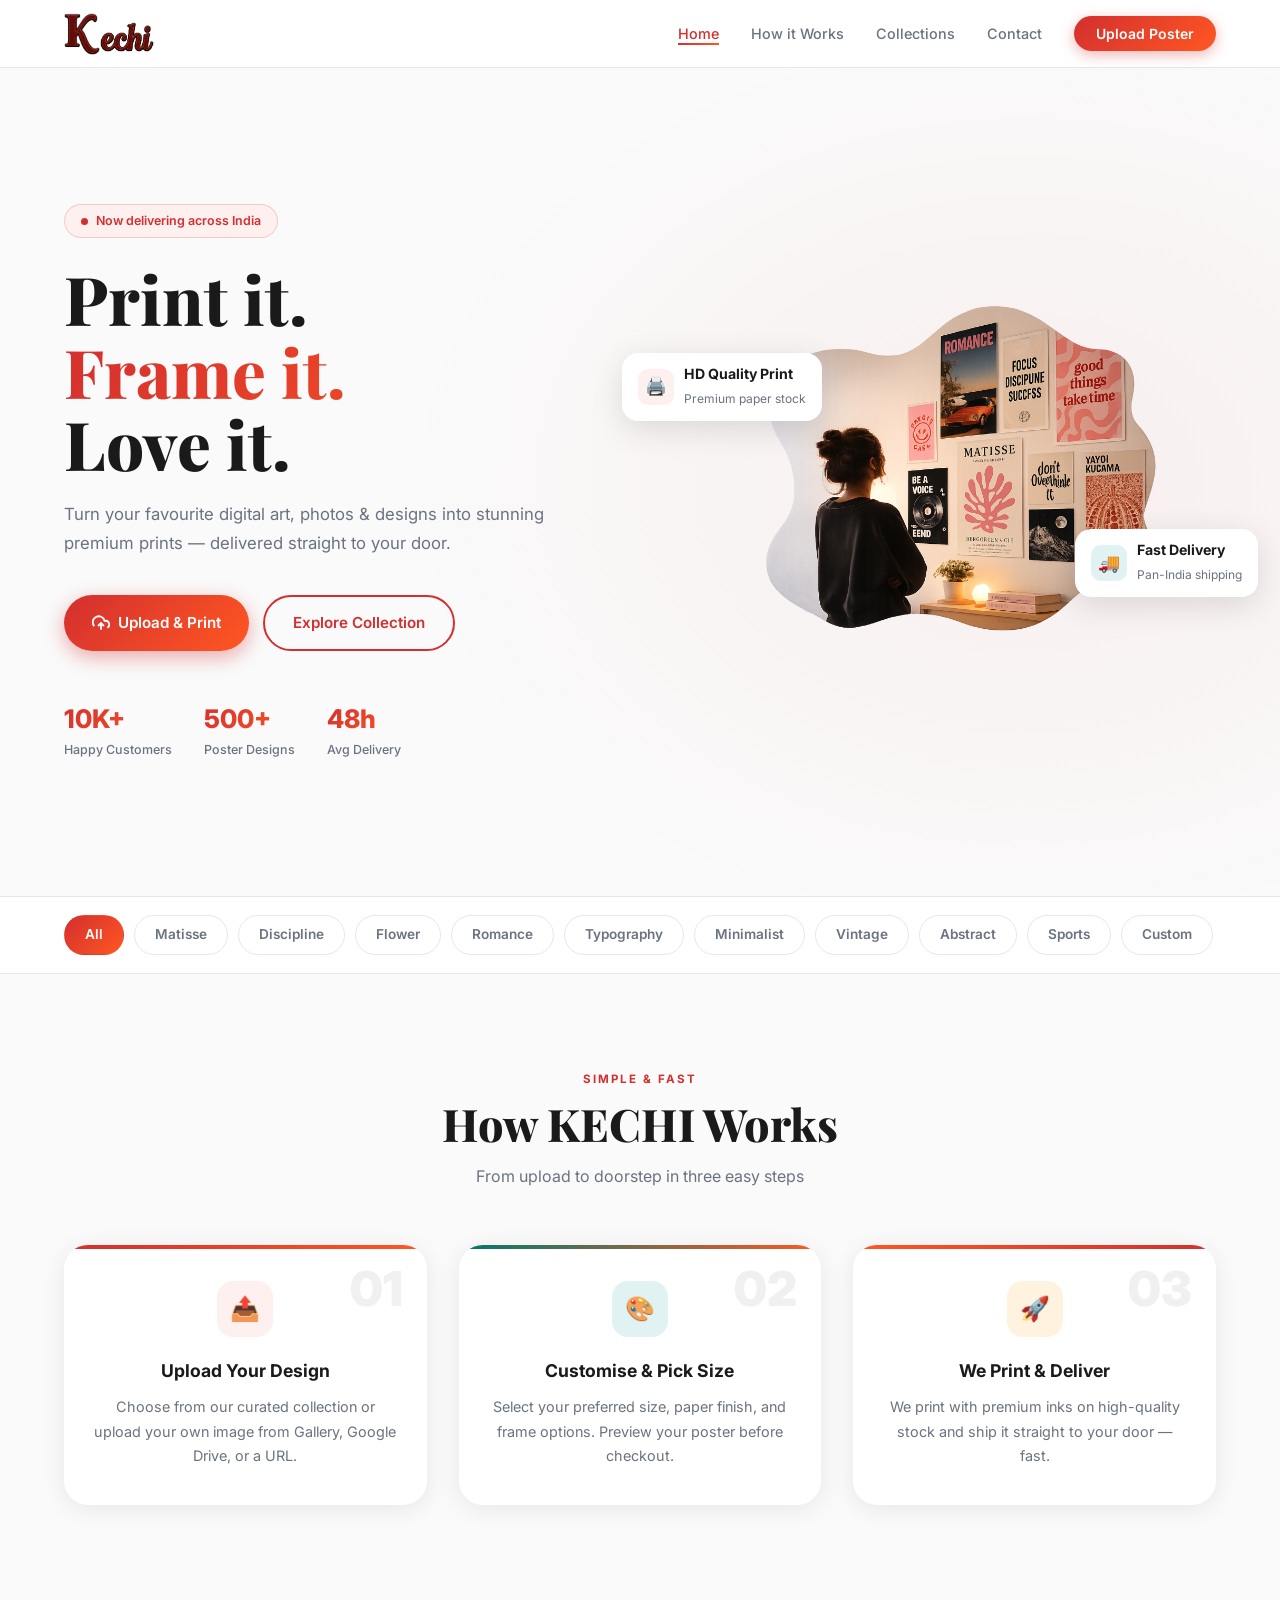
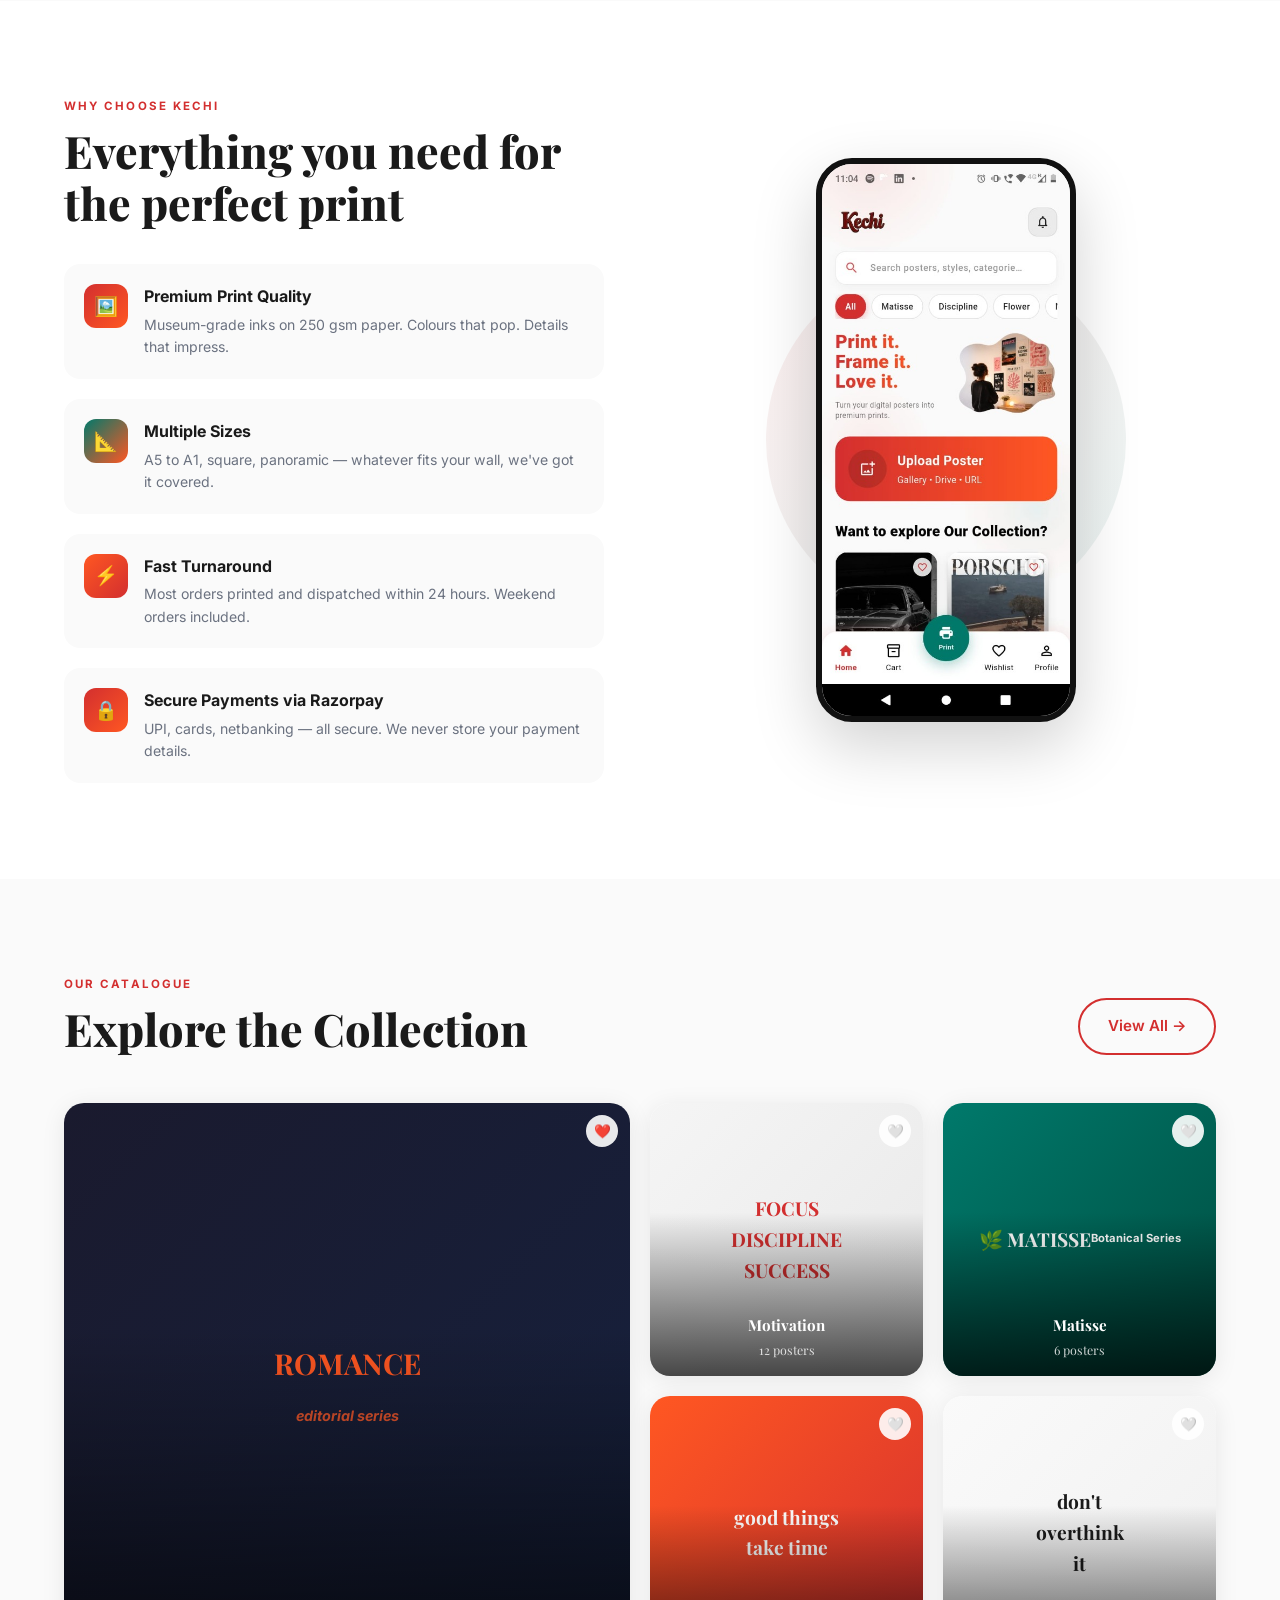
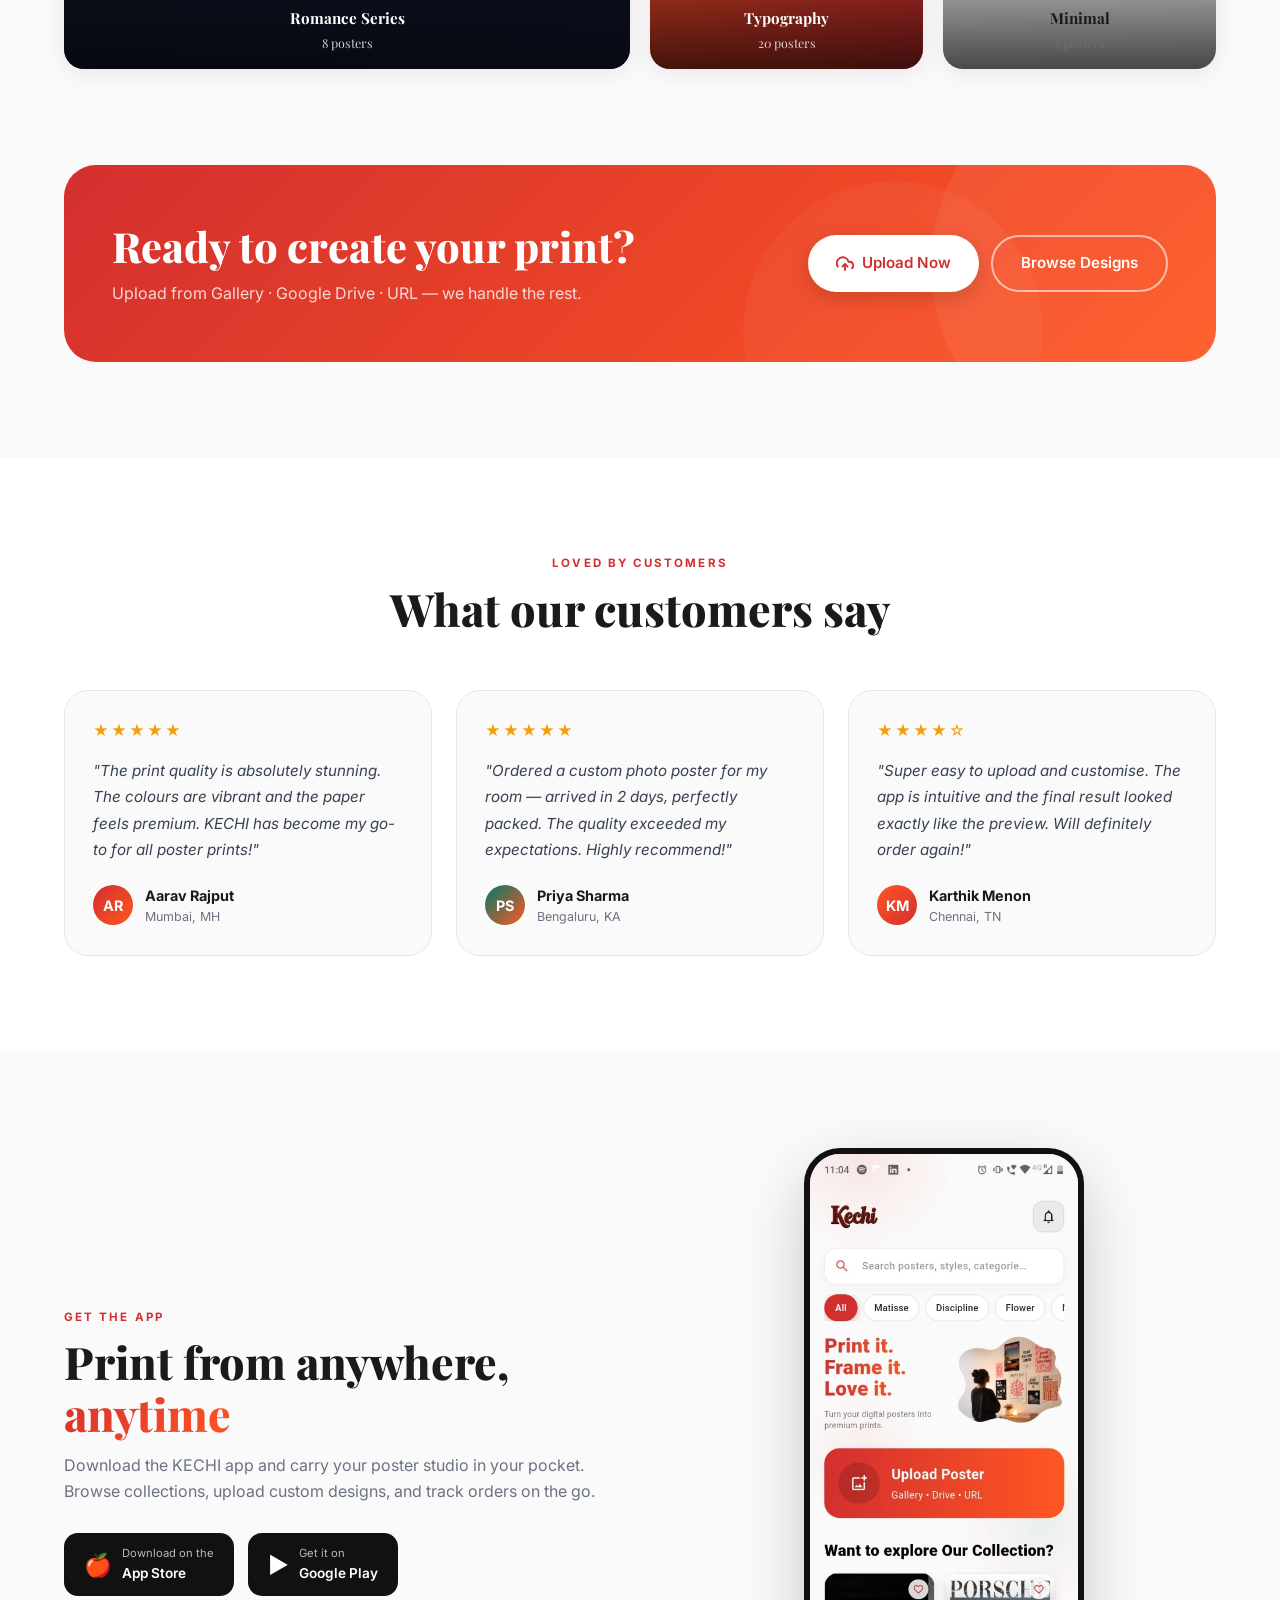
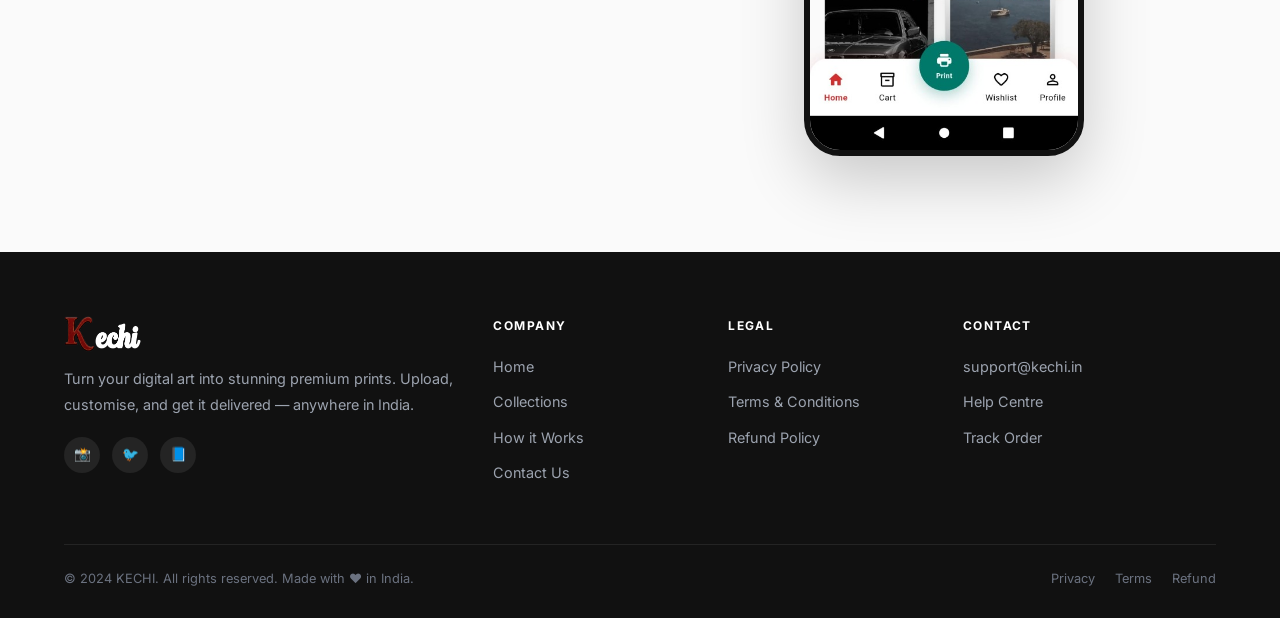
==== index.html @ c2269fbf "designing the slide" ====
﻿<!DOCTYPE html>
<html lang="en">
<head>
  <meta charset="UTF-8"/>
  <meta name="viewport" content="width=device-width, initial-scale=1.0"/>
  <title>KECHI — Print it. Frame it. Love it.</title>
  <meta name="description" content="KECHI is your go-to poster printing platform. Upload, customise and get premium prints delivered to your door."/>
  <link rel="stylesheet" href="styles.css"/>
  <style>
    /* ── HERO ──────────────────────────────────── */
    .hero {
      min-height: 92vh;
      display: grid;
      grid-template-columns: 1fr 1fr;
      align-items: center;
      padding: 0 5%;
      gap: 48px;
      position: relative;
      overflow: hidden;
    }
    .hero::before {
      content: '';
      position: absolute; inset: 0;
      background: radial-gradient(ellipse 70% 80% at 80% 50%, rgba(211,47,47,.06) 0%, transparent 70%);
      pointer-events: none;
    }
    .hero-left { z-index: 1; }
    .hero-badge {
      display: inline-flex; align-items: center; gap: 8px;
      background: #FFF0F0; border: 1px solid rgba(211,47,47,.2);
      border-radius: 50px; padding: 6px 16px;
      font-size: .78rem; font-weight: 600; color: var(--primary);
      margin-bottom: 24px;
    }
    .hero-badge span { width: 7px; height: 7px; border-radius: 50%; background: var(--primary); animation: pulse 1.8s infinite; }
    @keyframes pulse { 0%,100%{opacity:1}50%{opacity:.4} }
    .hero-title {
      font-family: 'Playfair Display', serif;
      font-size: clamp(2.4rem, 5.5vw, 4.2rem);
      font-weight: 800;
      line-height: 1.08;
      margin-bottom: 20px;
    }
    .hero-title span { display: block; }
    .hero-title .line1 { color: var(--text); }
    .hero-title .line2 {
      background: linear-gradient(135deg, #D32F2F, #FF5722);
      -webkit-background-clip: text; -webkit-text-fill-color: transparent; background-clip: text;
    }
    .hero-title .line3 { color: var(--text); }
    .hero-sub {
      color: var(--muted); font-size: 1.05rem; line-height: 1.75;
      margin-bottom: 36px; max-width: 480px;
    }
    .hero-actions { display: flex; gap: 14px; flex-wrap: wrap; margin-bottom: 48px; }
    .hero-stats {
      display: flex; gap: 32px; flex-wrap: wrap;
    }
    .stat-item { }
    .stat-num {
      font-size: 1.6rem; font-weight: 800;
      background: linear-gradient(135deg, #D32F2F, #FF5722);
      -webkit-background-clip: text; -webkit-text-fill-color: transparent; background-clip: text;
    }
    .stat-label { font-size: .78rem; color: var(--muted); font-weight: 500; }

    .hero-right {
      display: flex; align-items: center; justify-content: center;
      position: relative; z-index: 1;
    }
    .hero-img-wrap {
      position: relative;
      animation: float 5s ease-in-out infinite;
    }
    .hero-img-wrap img {
      width: 100%; max-width: 540px;
      border-radius: 24px;
      /* The image already has the blob shape */
    }
    .hero-badge-float {
      position: absolute;
      background: #fff;
      border-radius: 16px;
      padding: 10px 16px;
      box-shadow: 0 8px 32px rgba(0,0,0,.12);
      display: flex; align-items: center; gap: 10px;
      white-space: nowrap;
    }
    .hero-badge-float.top-left {
      top: 14%; left: -48px;
    }
    .hero-badge-float.bottom-right {
      bottom: 18%; right: -48px;
    }
    .badge-icon {
      width: 36px; height: 36px; border-radius: 10px;
      display: flex; align-items: center; justify-content: center;
      font-size: 1.1rem;
    }
    .badge-icon.red  { background: #FFF0F0; }
    .badge-icon.teal { background: #E0F2F1; }
    .badge-text strong { display: block; font-size: .88rem; font-weight: 700; }
    .badge-text span   { font-size: .75rem; color: var(--muted); }

    /* ── CATEGORIES STRIP ───────────────────── */
    .cat-strip {
      background: var(--surface);
      padding: 18px 5%;
      border-top: 1px solid var(--border);
      border-bottom: 1px solid var(--border);
      overflow-x: auto;
      -webkit-overflow-scrolling: touch;
    }
    .cat-list {
      display: flex; gap: 10px; list-style: none;
      width: max-content;
    }
    .cat-item {
      padding: 8px 20px; border-radius: 50px;
      font-size: .85rem; font-weight: 600;
      border: 1.5px solid var(--border);
      color: var(--muted); cursor: pointer;
      transition: all .2s; white-space: nowrap;
    }
    .cat-item:hover, .cat-item.active {
      background: linear-gradient(135deg, #D32F2F, #FF5722);
      border-color: transparent; color: #fff;
    }

    /* ── HOW IT WORKS ──────────────────────── */
    .how-section {
      padding: 96px 5%;
      text-align: center;
    }
    .steps-grid {
      display: grid;
      grid-template-columns: repeat(3, 1fr);
      gap: 32px;
      margin-top: 56px;
    }
    .step-card {
      background: var(--surface);
      border-radius: 24px;
      padding: 36px 28px;
      box-shadow: var(--shadow);
      transition: transform .25s, box-shadow .25s;
      position: relative;
      overflow: hidden;
    }
    .step-card::before {
      content: '';
      position: absolute; top: 0; left: 0; right: 0;
      height: 4px;
    }
    .step-card:nth-child(1)::before { background: linear-gradient(90deg, #D32F2F, #FF5722); }
    .step-card:nth-child(2)::before { background: linear-gradient(90deg, #00796B, #FF5722); }
    .step-card:nth-child(3)::before { background: linear-gradient(90deg, #FF5722, #D32F2F); }
    .step-card:hover { transform: translateY(-6px); box-shadow: var(--shadow-lg); }
    .step-num {
      font-size: 3rem; font-weight: 900; line-height: 1;
      opacity: .06; position: absolute; top: 20px; right: 24px;
    }
    .step-icon {
      width: 56px; height: 56px; border-radius: 16px;
      display: flex; align-items: center; justify-content: center;
      font-size: 1.5rem; margin: 0 auto 20px;
    }
    .step-icon.red  { background: #FFF0F0; }
    .step-icon.teal { background: #E0F2F1; }
    .step-icon.ora  { background: #FFF3E0; }
    .step-card h3 { font-size: 1.1rem; font-weight: 700; margin-bottom: 10px; }
    .step-card p  { color: var(--muted); font-size: .9rem; line-height: 1.7; }

    /* ── FEATURES ──────────────────────────── */
    .features-section {
      background: var(--surface);
      padding: 96px 5%;
    }
    .features-inner {
      display: grid; grid-template-columns: 1fr 1fr;
      gap: 72px; align-items: center;
    }
    .features-list {
      list-style: none; margin-top: 36px;
      display: flex; flex-direction: column; gap: 20px;
    }
    .feature-item {
      display: flex; gap: 16px; align-items: flex-start;
      padding: 20px; border-radius: 16px;
      background: var(--bg);
      transition: background .2s, transform .2s;
    }
    .feature-item:hover { background: #FFF0F0; transform: translateX(4px); }
    .feature-icon {
      width: 44px; height: 44px; border-radius: 12px; flex-shrink: 0;
      display: flex; align-items: center; justify-content: center; font-size: 1.2rem;
    }
    .feature-icon.red  { background: linear-gradient(135deg, #D32F2F, #FF5722); }
    .feature-icon.teal { background: linear-gradient(135deg, #00796B, #FF5722); }
    .feature-icon.ora  { background: linear-gradient(135deg, #FF5722, #D32F2F); }
    .feature-text h4 { font-weight: 700; margin-bottom: 4px; }
    .feature-text p  { color: var(--muted); font-size: .88rem; line-height: 1.6; }

    .features-mockup {
      display: flex; align-items: center; justify-content: center; position: relative;
    }
    .mockup-phone {
      width: 260px;
      border-radius: 36px;
      box-shadow: 0 24px 64px rgba(0,0,0,.18);
      border: 6px solid #111;
      position: relative; z-index: 2;
      animation: float 6s ease-in-out infinite;
    }
    .mockup-bg-circle {
      position: absolute; width: 360px; height: 360px; border-radius: 50%;
      background: linear-gradient(135deg, rgba(211,47,47,.08), rgba(0,121,107,.08));
      z-index: 1;
    }

    /* ── COLLECTIONS ───────────────────────── */
    .collections-section {
      padding: 96px 5%;
    }
    .collections-header {
      display: flex; justify-content: space-between; align-items: flex-end;
      margin-bottom: 48px; flex-wrap: wrap; gap: 16px;
    }
    .collections-grid {
      display: grid;
      grid-template-columns: repeat(4, 1fr);
      gap: 20px;
    }
    .collection-card {
      border-radius: 20px; overflow: hidden;
      background: var(--surface);
      box-shadow: var(--shadow);
      cursor: pointer; transition: transform .25s, box-shadow .25s;
      position: relative;
    }
    .collection-card:hover { transform: translateY(-6px); box-shadow: var(--shadow-lg); }
    .collection-card:first-child { grid-column: span 2; grid-row: span 2; }
    .card-img {
      width: 100%; aspect-ratio: 1;
      object-fit: cover;
      background: linear-gradient(135deg, #F5F5F5, #E5E7EB);
      display: flex; align-items: center; justify-content: center;
      font-size: 2.5rem; color: var(--muted);
      position: relative; overflow: hidden;
    }
    .card-img-large { aspect-ratio: auto; height: 100%; min-height: 300px; }
    .card-gradient-overlay {
      position: absolute; inset: 0;
      background: linear-gradient(180deg, transparent 40%, rgba(0,0,0,.7));
    }
    .card-label {
      position: absolute; bottom: 16px; left: 16px; right: 16px;
      color: #fff; font-weight: 700; font-size: .95rem;
    }
    .card-label span { display: block; font-size: .78rem; opacity: .8; font-weight: 400; margin-top: 2px; }
    .card-heart {
      position: absolute; top: 12px; right: 12px;
      width: 32px; height: 32px; border-radius: 50%;
      background: rgba(255,255,255,.9);
      display: flex; align-items: center; justify-content: center;
      font-size: .85rem; cursor: pointer;
      transition: background .2s, transform .2s;
    }
    .card-heart:hover { background: #FFF0F0; transform: scale(1.15); }

    /* Poster preview cards (colored backgrounds) */
    .poster-art {
      width: 100%; height: 100%; min-height: 180px;
      display: flex; align-items: center; justify-content: center;
      font-family: 'Playfair Display', serif;
      font-size: 1.2rem; font-weight: 700; text-align: center; padding: 20px;
      position: relative;
    }
    .poster-art-1 { background: linear-gradient(135deg, #1a1a2e, #16213e); color: #FF5722; }
    .poster-art-2 { background: linear-gradient(135deg, #F5F5F5, #E8E8E8); color: #D32F2F; }
    .poster-art-3 { background: linear-gradient(135deg, #00796B, #004D40); color: #fff; }
    .poster-art-4 { background: linear-gradient(135deg, #FF5722, #D32F2F); color: #fff; }
    .poster-art-5 { background: linear-gradient(135deg, #FAFAFA, #F0F0F0); color: #1A1A1A; }

    /* ── UPLOAD CTA ─────────────────────────── */
    .upload-cta {
      margin: 0 5% 96px;
      background: linear-gradient(135deg, #D32F2F 0%, #FF5722 100%);
      border-radius: 32px;
      padding: 56px 48px;
      display: flex; align-items: center; justify-content: space-between;
      gap: 32px; flex-wrap: wrap;
      position: relative; overflow: hidden;
    }
    .upload-cta::before {
      content: '';
      position: absolute; top: -50%; right: -10%;
      width: 400px; height: 400px; border-radius: 50%;
      background: rgba(255,255,255,.06);
      pointer-events: none;
    }
    .upload-cta::after {
      content: '';
      position: absolute; bottom: -60%; right: 15%;
      width: 300px; height: 300px; border-radius: 50%;
      background: rgba(255,255,255,.04);
      pointer-events: none;
    }
    .upload-left { z-index: 1; }
    .upload-left h2 {
      font-family: 'Playfair Display', serif;
      font-size: clamp(1.8rem, 3.5vw, 2.6rem);
      font-weight: 800; color: #fff; line-height: 1.2;
    }
    .upload-left p { color: rgba(255,255,255,.8); margin-top: 10px; font-size: 1rem; }
    .upload-right { z-index: 1; display: flex; gap: 12px; flex-wrap: wrap; }
    .btn-white {
      background: #fff; color: #D32F2F;
      box-shadow: 0 6px 20px rgba(0,0,0,.15);
    }
    .btn-white:hover { transform: translateY(-2px); box-shadow: 0 10px 28px rgba(0,0,0,.2); }
    .btn-white-outline {
      background: transparent; border: 2px solid rgba(255,255,255,.6); color: #fff;
    }
    .btn-white-outline:hover { background: rgba(255,255,255,.15); border-color: #fff; }

    /* ── TESTIMONIALS ───────────────────────── */
    .testimonials-section {
      background: var(--surface);
      padding: 96px 5%;
      text-align: center;
    }
    .testimonials-grid {
      display: grid; grid-template-columns: repeat(3, 1fr);
      gap: 24px; margin-top: 56px;
    }
    .testimonial-card {
      background: var(--bg); border-radius: 24px; padding: 28px;
      text-align: left; border: 1px solid var(--border);
      transition: transform .25s, box-shadow .25s;
    }
    .testimonial-card:hover { transform: translateY(-4px); box-shadow: var(--shadow); }
    .stars { color: #F59E0B; font-size: .95rem; margin-bottom: 14px; letter-spacing: 2px; }
    .testimonial-text {
      color: #374151; font-size: .95rem; line-height: 1.75;
      font-style: italic; margin-bottom: 20px;
    }
    .testimonial-author { display: flex; align-items: center; gap: 12px; }
    .author-avatar {
      width: 40px; height: 40px; border-radius: 50%;
      display: flex; align-items: center; justify-content: center;
      font-weight: 700; font-size: .9rem; color: #fff;
    }
    .av1 { background: linear-gradient(135deg, #D32F2F, #FF5722); }
    .av2 { background: linear-gradient(135deg, #00796B, #FF5722); }
    .av3 { background: linear-gradient(135deg, #FF5722, #D32F2F); }
    .author-name { font-weight: 700; font-size: .9rem; }
    .author-city { font-size: .78rem; color: var(--muted); }

    /* ── APP DOWNLOAD ───────────────────────── */
    .app-section {
      padding: 96px 5%;
      display: grid; grid-template-columns: 1fr 1fr;
      gap: 64px; align-items: center;
    }
    .app-left {}
    .app-stores { display: flex; gap: 14px; flex-wrap: wrap; margin-top: 28px; }
    .store-btn {
      display: flex; align-items: center; gap: 10px;
      background: #111; color: #fff;
      border-radius: 14px; padding: 12px 20px;
      font-size: .85rem; font-weight: 600;
      transition: opacity .2s, transform .2s;
    }
    .store-btn:hover { opacity: .85; transform: translateY(-2px); }
    .store-icon { font-size: 1.4rem; }
    .store-sub { font-size: .7rem; font-weight: 400; opacity: .7; }

    .app-right { display: flex; align-items: center; justify-content: center; }
    .phone-frame {
      position: relative; width: 280px;
      animation: float 5s ease-in-out infinite;
    }
    .phone-frame img {
      border-radius: 36px;
      box-shadow: 0 24px 64px rgba(0,0,0,.2);
      border: 6px solid #111;
      width: 100%;
    }

    /* ── RESPONSIVE ─────────────────────────── */
    @media (max-width: 1024px) {
      .collections-grid { grid-template-columns: repeat(2, 1fr); }
      .collection-card:first-child { grid-column: span 1; grid-row: span 1; }
    }
    @media (max-width: 900px) {
      .hero { grid-template-columns: 1fr; min-height: auto; padding-top: 48px; padding-bottom: 48px; }
      .hero-right { order: -1; }
      .hero-img-wrap img { max-width: 420px; }
      .hero-badge-float { display: none; }
      .steps-grid { grid-template-columns: 1fr; }
      .features-inner { grid-template-columns: 1fr; }
      .testimonials-grid { grid-template-columns: 1fr; }
      .app-section { grid-template-columns: 1fr; text-align: center; }
      .app-stores { justify-content: center; }
      .app-right { order: -1; }
    }
    @media (max-width: 640px) {
      .collections-grid { grid-template-columns: 1fr; }
      .hero-stats { gap: 20px; }
    }
  </style>
</head>
<body>

<!-- ═══════════════════ NAVBAR ═══════════════════ -->
<nav class="navbar" id="navbar">
  <a href="index.html" class="logo">
    <img src="logo-k.png" alt="K" class="logo-k"/>
    <img src="logo-echi.png" alt="echi" class="logo-echi"/>
  </a>
  <ul class="nav-links">
    <li><a href="index.html" class="active">Home</a></li>
    <li><a href="#how-it-works">How it Works</a></li>
    <li><a href="#collections">Collections</a></li>
    <li><a href="contact.html">Contact</a></li>
    <li><a href="#upload" class="nav-cta">Upload Poster</a></li>
  </ul>
  <button class="hamburger" id="hamburger" aria-label="Menu">
    <span></span><span></span><span></span>
  </button>
</nav>

<!-- Mobile Menu -->
<div class="mobile-menu" id="mobileMenu">
  <button class="mobile-close" id="mobileClose">✕</button>
  <a href="index.html">Home</a>
  <a href="#how-it-works" onclick="document.getElementById('mobileMenu').classList.remove('open')">How it Works</a>
  <a href="#collections" onclick="document.getElementById('mobileMenu').classList.remove('open')">Collections</a>
  <a href="contact.html">Contact</a>
  <a href="#upload" class="btn btn-primary" onclick="document.getElementById('mobileMenu').classList.remove('open')">Upload Poster</a>
</div>

<!-- ═══════════════════ HERO ═══════════════════ -->
<section class="hero">
  <div class="hero-left">
    <div class="hero-badge fade-up">
      <span></span> Now delivering across India
    </div>
    <h1 class="hero-title fade-up delay-1">
      <span class="line1">Print it.</span>
      <span class="line2">Frame it.</span>
      <span class="line3">Love it.</span>
    </h1>
    <p class="hero-sub fade-up delay-2">
      Turn your favourite digital art, photos &amp; designs into stunning premium prints — delivered straight to your door.
    </p>
    <div class="hero-actions fade-up delay-3">
      <a href="#upload" class="btn btn-primary">
        <svg width="18" height="18" viewBox="0 0 24 24" fill="none" stroke="currentColor" stroke-width="2.5"><polyline points="16 16 12 12 8 16"/><line x1="12" y1="12" x2="12" y2="21"/><path d="M20.39 18.39A5 5 0 0 0 18 9h-1.26A8 8 0 1 0 3 16.3"/></svg>
        Upload &amp; Print
      </a>
      <a href="#collections" class="btn btn-outline">Explore Collection</a>
    </div>
    <div class="hero-stats fade-up delay-4">
      <div class="stat-item">
        <div class="stat-num">10K+</div>
        <div class="stat-label">Happy Customers</div>
      </div>
      <div class="stat-item">
        <div class="stat-num">500+</div>
        <div class="stat-label">Poster Designs</div>
      </div>
      <div class="stat-item">
        <div class="stat-num">48h</div>
        <div class="stat-label">Avg Delivery</div>
      </div>
    </div>
  </div>

  <div class="hero-right fade-up delay-2">
    <div class="hero-img-wrap">
      <img src="hero.png" alt="Person admiring a poster wall"/>

      <div class="hero-badge-float top-left">
        <div class="badge-icon red">🖨️</div>
        <div class="badge-text">
          <strong>HD Quality Print</strong>
          <span>Premium paper stock</span>
        </div>
      </div>

      <div class="hero-badge-float bottom-right">
        <div class="badge-icon teal">🚚</div>
        <div class="badge-text">
          <strong>Fast Delivery</strong>
          <span>Pan-India shipping</span>
        </div>
      </div>
    </div>
  </div>
</section>

<!-- ═══════════════════ CATEGORY STRIP ═══════════════════ -->
<div class="cat-strip">
  <ul class="cat-list">
    <li class="cat-item active">All</li>
    <li class="cat-item">Matisse</li>
    <li class="cat-item">Discipline</li>
    <li class="cat-item">Flower</li>
    <li class="cat-item">Romance</li>
    <li class="cat-item">Typography</li>
    <li class="cat-item">Minimalist</li>
    <li class="cat-item">Vintage</li>
    <li class="cat-item">Abstract</li>
    <li class="cat-item">Sports</li>
    <li class="cat-item">Custom</li>
  </ul>
</div>

<!-- ═══════════════════ HOW IT WORKS ═══════════════════ -->
<section class="how-section" id="how-it-works">
  <p class="section-label">Simple &amp; Fast</p>
  <h2 class="section-title">How KECHI Works</h2>
  <p class="section-sub" style="margin: 14px auto 0;">From upload to doorstep in three easy steps</p>

  <div class="steps-grid">
    <div class="step-card">
      <div class="step-num">01</div>
      <div class="step-icon red">📤</div>
      <h3>Upload Your Design</h3>
      <p>Choose from our curated collection or upload your own image from Gallery, Google Drive, or a URL.</p>
    </div>
    <div class="step-card">
      <div class="step-num">02</div>
      <div class="step-icon teal">🎨</div>
      <h3>Customise &amp; Pick Size</h3>
      <p>Select your preferred size, paper finish, and frame options. Preview your poster before checkout.</p>
    </div>
    <div class="step-card">
      <div class="step-num">03</div>
      <div class="step-icon ora">🚀</div>
      <h3>We Print &amp; Deliver</h3>
      <p>We print with premium inks on high-quality stock and ship it straight to your door — fast.</p>
    </div>
  </div>
</section>

<!-- ═══════════════════ FEATURES ═══════════════════ -->
<section class="features-section">
  <div class="features-inner">
    <div>
      <p class="section-label">Why Choose KECHI</p>
      <h2 class="section-title">Everything you need for the perfect print</h2>
      <ul class="features-list">
        <li class="feature-item">
          <div class="feature-icon red">🖼️</div>
          <div class="feature-text">
            <h4>Premium Print Quality</h4>
            <p>Museum-grade inks on 250 gsm paper. Colours that pop. Details that impress.</p>
          </div>
        </li>
        <li class="feature-item">
          <div class="feature-icon teal">📐</div>
          <div class="feature-text">
            <h4>Multiple Sizes</h4>
            <p>A5 to A1, square, panoramic — whatever fits your wall, we've got it covered.</p>
          </div>
        </li>
        <li class="feature-item">
          <div class="feature-icon ora">⚡</div>
          <div class="feature-text">
            <h4>Fast Turnaround</h4>
            <p>Most orders printed and dispatched within 24 hours. Weekend orders included.</p>
          </div>
        </li>
        <li class="feature-item">
          <div class="feature-icon red">🔒</div>
          <div class="feature-text">
            <h4>Secure Payments via Razorpay</h4>
            <p>UPI, cards, netbanking — all secure. We never store your payment details.</p>
          </div>
        </li>
      </ul>
    </div>

    <div class="features-mockup">
      <div class="mockup-bg-circle"></div>
      <img class="mockup-phone" src="app-screenshot.jpg" alt="KECHI app screenshot"/>
    </div>
  </div>
</section>

<!-- ═══════════════════ COLLECTIONS ═══════════════════ -->
<section class="collections-section" id="collections">
  <div class="collections-header">
    <div>
      <p class="section-label">Our Catalogue</p>
      <h2 class="section-title">Explore the Collection</h2>
    </div>
    <a href="#" class="btn btn-outline">View All →</a>
  </div>

  <div class="collections-grid">
    <!-- Large featured card -->
    <div class="collection-card">
      <div class="card-img card-img-large poster-art poster-art-1" style="font-size:1.8rem; padding: 40px;">
        <div class="card-gradient-overlay"></div>
        <div>ROMANCE<br/><span style="font-size:.9rem;font-family:Inter;font-style:italic;opacity:.7;">editorial series</span></div>
        <div class="card-heart">❤️</div>
        <div class="card-label">Romance Series<span>8 posters</span></div>
      </div>
    </div>
    <!-- Small cards -->
    <div class="collection-card">
      <div class="card-img poster-art poster-art-2">
        <div class="card-gradient-overlay"></div>
        FOCUS<br/>DISCIPLINE<br/>SUCCESS
        <div class="card-heart">🤍</div>
        <div class="card-label">Motivation<span>12 posters</span></div>
      </div>
    </div>
    <div class="collection-card">
      <div class="card-img poster-art poster-art-3">
        <div class="card-gradient-overlay"></div>
        🌿 MATISSE<br/><span style="font-size:.7rem;font-family:Inter">Botanical Series</span>
        <div class="card-heart">🤍</div>
        <div class="card-label">Matisse<span>6 posters</span></div>
      </div>
    </div>
    <div class="collection-card">
      <div class="card-img poster-art poster-art-4">
        <div class="card-gradient-overlay"></div>
        good things<br/>take time
        <div class="card-heart">🤍</div>
        <div class="card-label">Typography<span>20 posters</span></div>
      </div>
    </div>
    <div class="collection-card">
      <div class="card-img poster-art poster-art-5">
        <div class="card-gradient-overlay"></div>
        <span style="color:#1A1A1A">don't<br/>overthink<br/>it</span>
        <div class="card-heart">🤍</div>
        <div class="card-label" style="color:#1A1A1A">Minimal<span style="color:#6B7280">5 posters</span></div>
      </div>
    </div>
  </div>
</section>

<!-- ═══════════════════ UPLOAD CTA ═══════════════════ -->
<div class="upload-cta" id="upload">
  <div class="upload-left">
    <h2>Ready to create your print?</h2>
    <p>Upload from Gallery · Google Drive · URL — we handle the rest.</p>
  </div>
  <div class="upload-right">
    <a href="#" class="btn btn-white">
      <svg width="18" height="18" viewBox="0 0 24 24" fill="none" stroke="#D32F2F" stroke-width="2.5"><polyline points="16 16 12 12 8 16"/><line x1="12" y1="12" x2="12" y2="21"/><path d="M20.39 18.39A5 5 0 0 0 18 9h-1.26A8 8 0 1 0 3 16.3"/></svg>
      Upload Now
    </a>
    <a href="#collections" class="btn btn-white-outline">Browse Designs</a>
  </div>
</div>

<!-- ═══════════════════ TESTIMONIALS ═══════════════════ -->
<section class="testimonials-section">
  <p class="section-label">Loved by Customers</p>
  <h2 class="section-title">What our customers say</h2>

  <div class="testimonials-grid">
    <div class="testimonial-card">
      <div class="stars">★★★★★</div>
      <p class="testimonial-text">"The print quality is absolutely stunning. The colours are vibrant and the paper feels premium. KECHI has become my go-to for all poster prints!"</p>
      <div class="testimonial-author">
        <div class="author-avatar av1">AR</div>
        <div>
          <div class="author-name">Aarav Rajput</div>
          <div class="author-city">Mumbai, MH</div>
        </div>
      </div>
    </div>
    <div class="testimonial-card">
      <div class="stars">★★★★★</div>
      <p class="testimonial-text">"Ordered a custom photo poster for my room — arrived in 2 days, perfectly packed. The quality exceeded my expectations. Highly recommend!"</p>
      <div class="testimonial-author">
        <div class="author-avatar av2">PS</div>
        <div>
          <div class="author-name">Priya Sharma</div>
          <div class="author-city">Bengaluru, KA</div>
        </div>
      </div>
    </div>
    <div class="testimonial-card">
      <div class="stars">★★★★☆</div>
      <p class="testimonial-text">"Super easy to upload and customise. The app is intuitive and the final result looked exactly like the preview. Will definitely order again!"</p>
      <div class="testimonial-author">
        <div class="author-avatar av3">KM</div>
        <div>
          <div class="author-name">Karthik Menon</div>
          <div class="author-city">Chennai, TN</div>
        </div>
      </div>
    </div>
  </div>
</section>

<!-- ═══════════════════ APP DOWNLOAD ═══════════════════ -->
<section class="app-section">
  <div class="app-left">
    <p class="section-label">Get the App</p>
    <h2 class="section-title">Print from anywhere,<br/><span class="grad-text-primary">anytime</span></h2>
    <p class="section-sub">Download the KECHI app and carry your poster studio in your pocket. Browse collections, upload custom designs, and track orders on the go.</p>
    <div class="app-stores">
      <a href="#" class="store-btn">
        <span class="store-icon">🍎</span>
        <div>
          <div class="store-sub">Download on the</div>
          App Store
        </div>
      </a>
      <a href="#" class="store-btn">
        <span class="store-icon">▶️</span>
        <div>
          <div class="store-sub">Get it on</div>
          Google Play
        </div>
      </a>
    </div>
  </div>
  <div class="app-right">
    <div class="phone-frame">
      <img src="app-screenshot.jpg" alt="KECHI App"/>
    </div>
  </div>
</section>

<!-- ═══════════════════ FOOTER ═══════════════════ -->
<footer>
  <div class="footer-grid">
    <div class="footer-brand footer-col">
      <div class="footer-logo">
        <img src="logo-k.png" alt="K" class="logo-k"/>
        <img src="logo-echi.png" alt="echi" class="logo-echi"/>
      </div>
      <p>Turn your digital art into stunning premium prints. Upload, customise, and get it delivered — anywhere in India.</p>
      <div class="footer-social">
        <a href="#" aria-label="Instagram">📸</a>
        <a href="#" aria-label="Twitter">🐦</a>
        <a href="#" aria-label="Facebook">📘</a>
      </div>
    </div>

    <div class="footer-col">
      <h4>Company</h4>
      <ul>
        <li><a href="index.html">Home</a></li>
        <li><a href="#collections">Collections</a></li>
        <li><a href="#how-it-works">How it Works</a></li>
        <li><a href="contact.html">Contact Us</a></li>
      </ul>
    </div>

    <div class="footer-col">
      <h4>Legal</h4>
      <ul>
        <li><a href="privacy.html">Privacy Policy</a></li>
        <li><a href="terms.html">Terms &amp; Conditions</a></li>
        <li><a href="refund.html">Refund Policy</a></li>
      </ul>
    </div>

    <div class="footer-col">
      <h4>Contact</h4>
      <ul>
        <li><a href="mailto:support@kechi.in">support@kechi.in</a></li>
        <li><a href="contact.html">Help Centre</a></li>
        <li><a href="#">Track Order</a></li>
      </ul>
    </div>
  </div>

  <div class="footer-bottom">
    <p>© 2024 KECHI. All rights reserved. Made with ❤️ in India.</p>
    <div class="policy-links">
      <a href="privacy.html">Privacy</a>
      <a href="terms.html">Terms</a>
      <a href="refund.html">Refund</a>
    </div>
  </div>
</footer>

<script>
  // Navbar scroll effect
  const nav = document.getElementById('navbar');
  window.addEventListener('scroll', () => {
    nav.classList.toggle('scrolled', window.scrollY > 20);
  });

  // Mobile menu
  document.getElementById('hamburger').addEventListener('click', () => {
    document.getElementById('mobileMenu').classList.add('open');
  });
  document.getElementById('mobileClose').addEventListener('click', () => {
    document.getElementById('mobileMenu').classList.remove('open');
  });

  // Category filter
  document.querySelectorAll('.cat-item').forEach(item => {
    item.addEventListener('click', () => {
      document.querySelectorAll('.cat-item').forEach(i => i.classList.remove('active'));
      item.classList.add('active');
    });
  });

  // Heart toggle
  document.querySelectorAll('.card-heart').forEach(h => {
    h.addEventListener('click', (e) => {
      e.stopPropagation();
      h.textContent = h.textContent.trim() === '🤍' ? '❤️' : '🤍';
    });
  });

  // Intersection Observer for fade-up
  const observer = new IntersectionObserver((entries) => {
    entries.forEach(e => {
      if (e.isIntersecting) {
        e.target.style.opacity = '1';
        e.target.style.transform = 'translateY(0)';
      }
    });
  }, { threshold: 0.15 });

  document.querySelectorAll('.step-card, .feature-item, .testimonial-card, .collection-card').forEach(el => {
    el.style.opacity = '0';
    el.style.transform = 'translateY(24px)';
    el.style.transition = 'opacity .6s ease, transform .6s ease';
    observer.observe(el);
  });
</script>
</body>
</html>
---- styles.css ----
﻿/* =============================================
   KECHI — Shared Stylesheet
   Colors: bg #FAFAFA | primary #D32F2F | teal #00796B | orange #FF5722
   ============================================= */

@import url('https://fonts.googleapis.com/css2?family=Inter:wght@300;400;500;600;700;800;900&family=Playfair+Display:ital,wght@0,700;0,800;1,700&display=swap');

*, *::before, *::after { box-sizing: border-box; margin: 0; padding: 0; }

:root {
  --bg:        #FAFAFA;
  --primary:   #D32F2F;
  --surface:   #FFFFFF;
  --input-bg:  #F5F5F5;
  --teal:      #00796B;
  --orange:    #FF5722;
  --text:      #1A1A1A;
  --muted:     #6B7280;
  --border:    #E5E7EB;
  --radius:    16px;
  --radius-sm: 10px;
  --shadow:    0 4px 24px rgba(0,0,0,0.08);
  --shadow-lg: 0 12px 48px rgba(0,0,0,0.14);
}

html { scroll-behavior: smooth; }

body {
  font-family: 'Inter', sans-serif;
  background: var(--bg);
  color: var(--text);
  line-height: 1.6;
  -webkit-font-smoothing: antialiased;
}

img { display: block; max-width: 100%; }
a  { text-decoration: none; color: inherit; }

/* ── Gradient helpers ──────────────────────── */
.grad-primary { background: linear-gradient(135deg, #D32F2F, #FF5722); }
.grad-teal    { background: linear-gradient(135deg, #00796B, #FF5722); }
.grad-logo    { background: linear-gradient(135deg, #D32F2F, #00796B, #FF5722); }

.grad-text-primary {
  background: linear-gradient(135deg, #D32F2F, #FF5722);
  -webkit-background-clip: text;
  -webkit-text-fill-color: transparent;
  background-clip: text;
}
.grad-text-teal {
  background: linear-gradient(135deg, #00796B, #FF5722);
  -webkit-background-clip: text;
  -webkit-text-fill-color: transparent;
  background-clip: text;
}

/* ── Navbar ────────────────────────────────── */
.navbar {
  position: sticky; top: 0; z-index: 100;
  background: rgba(255,255,255,0.95);
  backdrop-filter: blur(12px);
  border-bottom: 1px solid var(--border);
  padding: 0 5%;
  display: flex; align-items: center; justify-content: space-between;
  height: 68px;
  transition: box-shadow .3s;
}
.navbar.scrolled { box-shadow: var(--shadow); }

.logo {
  display: flex; align-items: center; height: 42px;
  text-decoration: none; gap: 0;
}
.logo img.logo-k    { height: 42px; width: auto; }
.logo img.logo-echi { height: 30px; width: auto; margin-top: 6px; }

.nav-links {
  display: flex; align-items: center; gap: 32px;
  list-style: none;
}
.nav-links a {
  font-size: .9rem; font-weight: 500; color: var(--muted);
  transition: color .2s;
  position: relative;
}
.nav-links a::after {
  content: ''; position: absolute; bottom: -3px; left: 0;
  width: 0; height: 2px;
  background: linear-gradient(90deg, #D32F2F, #FF5722);
  transition: width .25s;
}
.nav-links a:hover { color: var(--primary); }
.nav-links a:hover::after { width: 100%; }
.nav-links a.active { color: var(--primary); }
.nav-links a.active::after { width: 100%; }

.nav-cta {
  background: linear-gradient(135deg, #D32F2F, #FF5722) !important;
  color: #fff !important;
  padding: 9px 22px !important;
  border-radius: 50px !important;
  font-weight: 600 !important;
  font-size: .875rem !important;
  transition: opacity .2s, transform .2s !important;
  box-shadow: 0 4px 14px rgba(211,47,47,.35) !important;
}
.nav-cta::after { display: none !important; }
.nav-cta:hover { opacity: .9 !important; transform: translateY(-1px) !important; }

/* Hamburger */
.hamburger {
  display: none; flex-direction: column; gap: 5px;
  cursor: pointer; padding: 4px; background: none; border: none;
}
.hamburger span {
  display: block; width: 24px; height: 2px;
  background: var(--text); border-radius: 2px;
  transition: all .3s;
}

/* ── Footer ────────────────────────────────── */
footer {
  background: #111;
  color: #E5E7EB;
  padding: 64px 5% 28px;
}
.footer-grid {
  display: grid;
  grid-template-columns: 2fr 1fr 1fr 1.3fr;
  gap: 40px;
  padding-bottom: 48px;
  border-bottom: 1px solid rgba(255,255,255,.08);
}
.footer-brand p { color: #9CA3AF; font-size: .9rem; margin-top: 14px; line-height: 1.75; }

.footer-logo { display: flex; align-items: center; height: 36px; }
.footer-logo img.logo-k    { height: 36px; filter: brightness(1.1); }
.footer-logo img.logo-echi { height: 26px; margin-top: 4px; filter: brightness(0) invert(1); }

.footer-col h4 {
  font-size: .75rem; font-weight: 700; letter-spacing: .12em;
  text-transform: uppercase; color: #fff; margin-bottom: 18px;
}
.footer-col ul { list-style: none; }
.footer-col ul li { margin-bottom: 10px; }
.footer-col ul li a {
  font-size: .9rem; color: #9CA3AF; transition: color .2s;
}
.footer-col ul li a:hover { color: #FF5722; }

.footer-social { display: flex; gap: 12px; margin-top: 20px; }
.footer-social a {
  width: 36px; height: 36px; border-radius: 50%;
  background: rgba(255,255,255,.08);
  display: flex; align-items: center; justify-content: center;
  color: #9CA3AF; font-size: .85rem;
  transition: background .2s, color .2s;
}
.footer-social a:hover { background: #D32F2F; color: #fff; }

.footer-bottom {
  display: flex; justify-content: space-between; align-items: center;
  padding-top: 24px; flex-wrap: wrap; gap: 12px;
}
.footer-bottom p { font-size: .8rem; color: #6B7280; }
.footer-bottom .policy-links { display: flex; gap: 20px; }
.footer-bottom .policy-links a { font-size: .8rem; color: #6B7280; transition: color .2s; }
.footer-bottom .policy-links a:hover { color: #FF5722; }

/* ── Policy pages ──────────────────────────── */
.policy-hero {
  background: linear-gradient(135deg, #D32F2F 0%, #FF5722 100%);
  padding: 80px 5% 60px;
  text-align: center;
  color: #fff;
}
.policy-hero h1 { font-size: clamp(2rem, 4vw, 3rem); font-weight: 800; }
.policy-hero p  { margin-top: 12px; opacity: .85; font-size: 1rem; }

.policy-body {
  max-width: 820px; margin: 0 auto;
  padding: 56px 5% 80px;
}
.policy-body h2 {
  font-size: 1.2rem; font-weight: 700;
  color: var(--primary); margin: 36px 0 10px;
  padding-bottom: 6px;
  border-bottom: 2px solid #FFF0F0;
}
.policy-body h3 { font-size: 1rem; font-weight: 600; margin: 22px 0 6px; color: var(--text); }
.policy-body p  { color: #374151; line-height: 1.85; margin-bottom: 12px; }
.policy-body ul { padding-left: 22px; margin-bottom: 14px; }
.policy-body ul li { color: #374151; line-height: 1.85; margin-bottom: 6px; }
.policy-body .last-updated {
  display: inline-flex; align-items: center; gap: 6px;
  background: var(--input-bg); border-radius: 8px;
  padding: 8px 16px; font-size: .85rem; color: var(--muted); margin-bottom: 36px;
}
.policy-divider { border: none; border-top: 1px solid var(--border); margin: 32px 0; }

/* ── Buttons ───────────────────────────────── */
.btn {
  display: inline-flex; align-items: center; gap: 8px;
  padding: 14px 28px; border-radius: 50px;
  font-weight: 600; font-size: .95rem; cursor: pointer;
  border: none; transition: all .25s; text-decoration: none;
  font-family: 'Inter', sans-serif;
}
.btn-primary {
  background: linear-gradient(135deg, #D32F2F, #FF5722);
  color: #fff;
  box-shadow: 0 6px 20px rgba(211,47,47,.4);
}
.btn-primary:hover { transform: translateY(-2px); box-shadow: 0 10px 28px rgba(211,47,47,.5); }
.btn-outline {
  background: transparent; border: 2px solid var(--primary); color: var(--primary);
}
.btn-outline:hover { background: var(--primary); color: #fff; }
.btn-teal {
  background: linear-gradient(135deg, #00796B, #FF5722); color: #fff;
  box-shadow: 0 6px 20px rgba(0,121,107,.35);
}
.btn-teal:hover { transform: translateY(-2px); }

/* ── Section titles ────────────────────────── */
.section-label {
  font-size: .72rem; font-weight: 700; letter-spacing: .18em;
  text-transform: uppercase; color: var(--primary); margin-bottom: 10px;
}
.section-title {
  font-family: 'Playfair Display', serif;
  font-size: clamp(1.9rem, 4vw, 2.8rem); font-weight: 800; line-height: 1.15;
}
.section-sub {
  color: var(--muted); font-size: 1rem; margin-top: 14px; max-width: 560px;
}

/* ── Mobile menu overlay ───────────────────── */
.mobile-menu {
  display: none; position: fixed; inset: 0; z-index: 200;
  background: #fff; flex-direction: column;
  align-items: center; justify-content: center; gap: 32px;
}
.mobile-menu.open { display: flex; }
.mobile-menu a {
  font-size: 1.4rem; font-weight: 700; color: var(--text); transition: color .2s;
}
.mobile-menu a:hover { color: var(--primary); }
.mobile-close {
  position: absolute; top: 18px; right: 22px;
  background: none; border: none; font-size: 2rem; cursor: pointer; color: var(--text);
}

/* ── Animations ────────────────────────────── */
@keyframes fadeUp {
  from { opacity: 0; transform: translateY(28px); }
  to   { opacity: 1; transform: translateY(0); }
}
@keyframes float {
  0%, 100% { transform: translateY(0); }
  50%       { transform: translateY(-12px); }
}
@keyframes spin {
  to { transform: rotate(360deg); }
}
.fade-up { animation: fadeUp .7s ease both; }
.delay-1 { animation-delay: .15s; }
.delay-2 { animation-delay: .3s; }
.delay-3 { animation-delay: .45s; }
.delay-4 { animation-delay: .6s; }

/* ── Responsive ────────────────────────────── */
@media (max-width: 900px) {
  .footer-grid { grid-template-columns: 1fr 1fr; }
  .footer-brand { grid-column: 1 / -1; }
}
@media (max-width: 768px) {
  .nav-links { display: none; }
  .hamburger { display: flex; }
}
@media (max-width: 480px) {
  .footer-grid { grid-template-columns: 1fr; }
  .footer-bottom { flex-direction: column; text-align: center; }
}
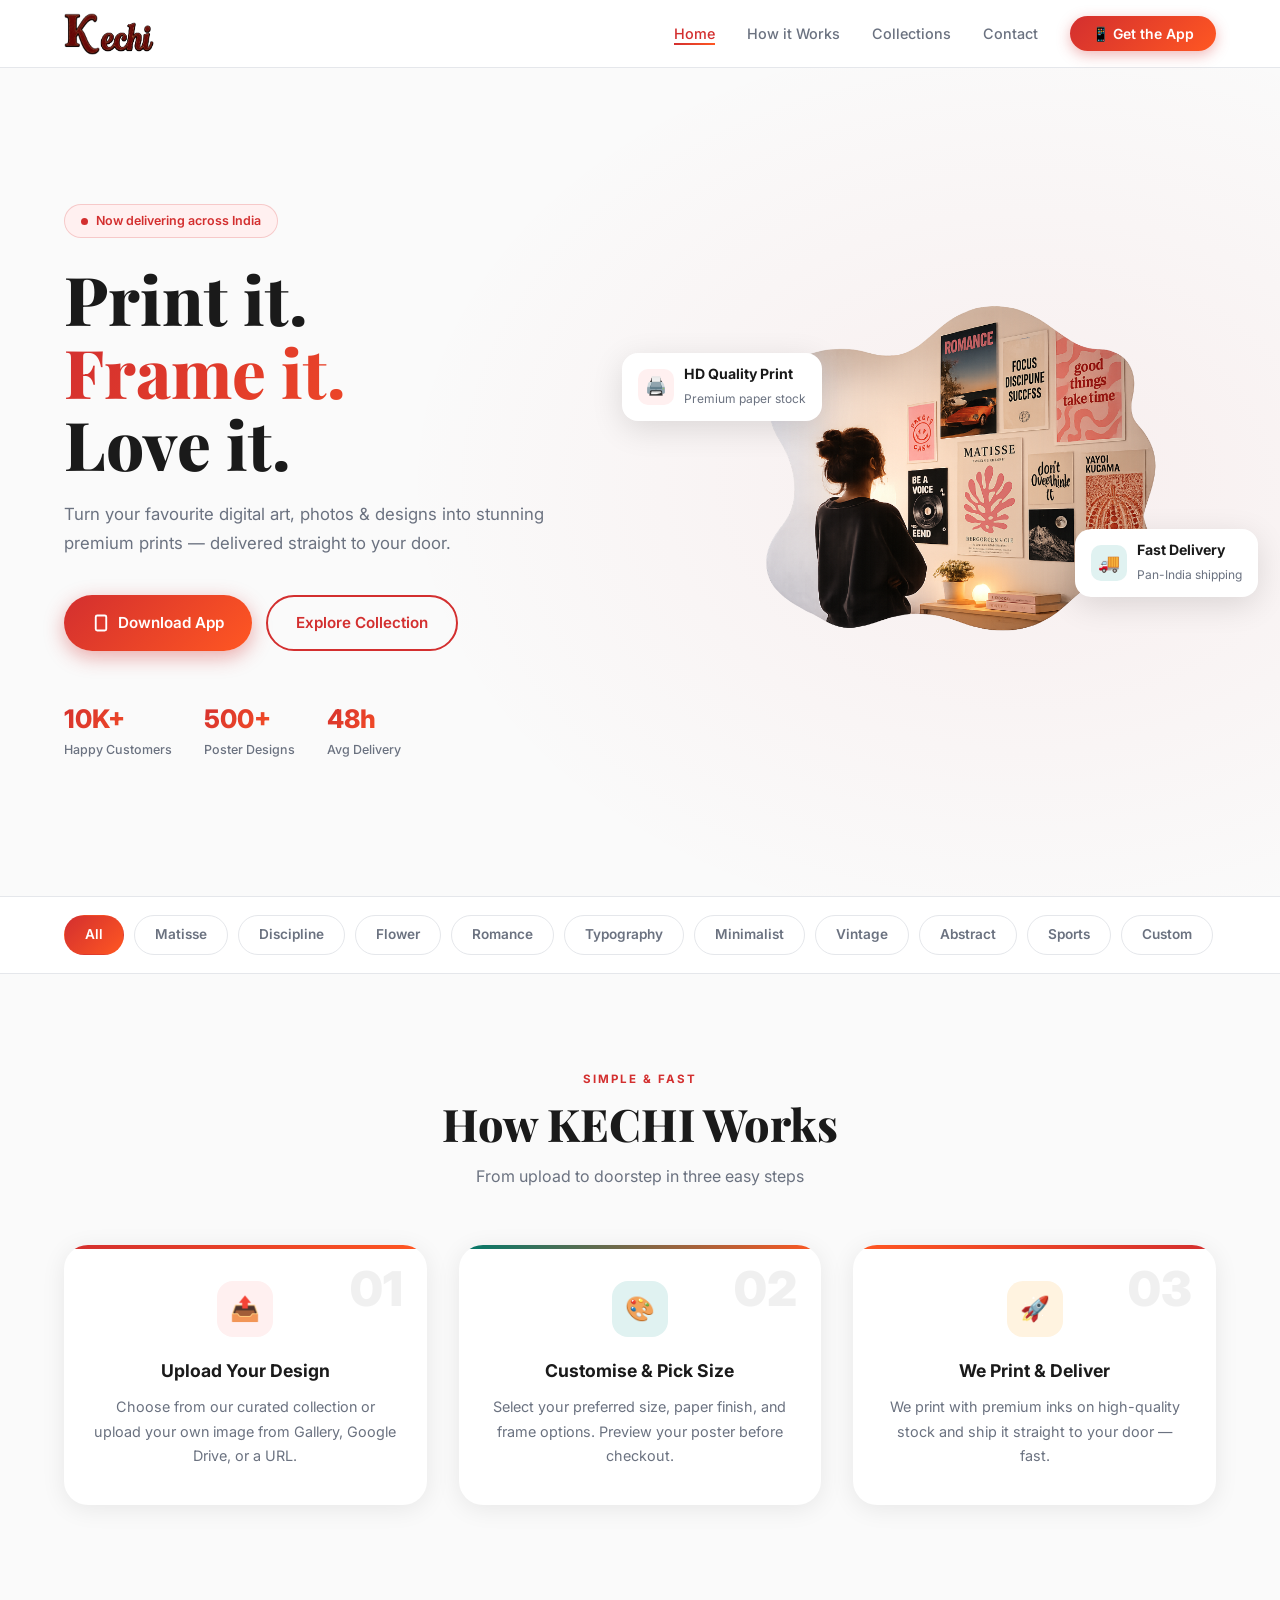
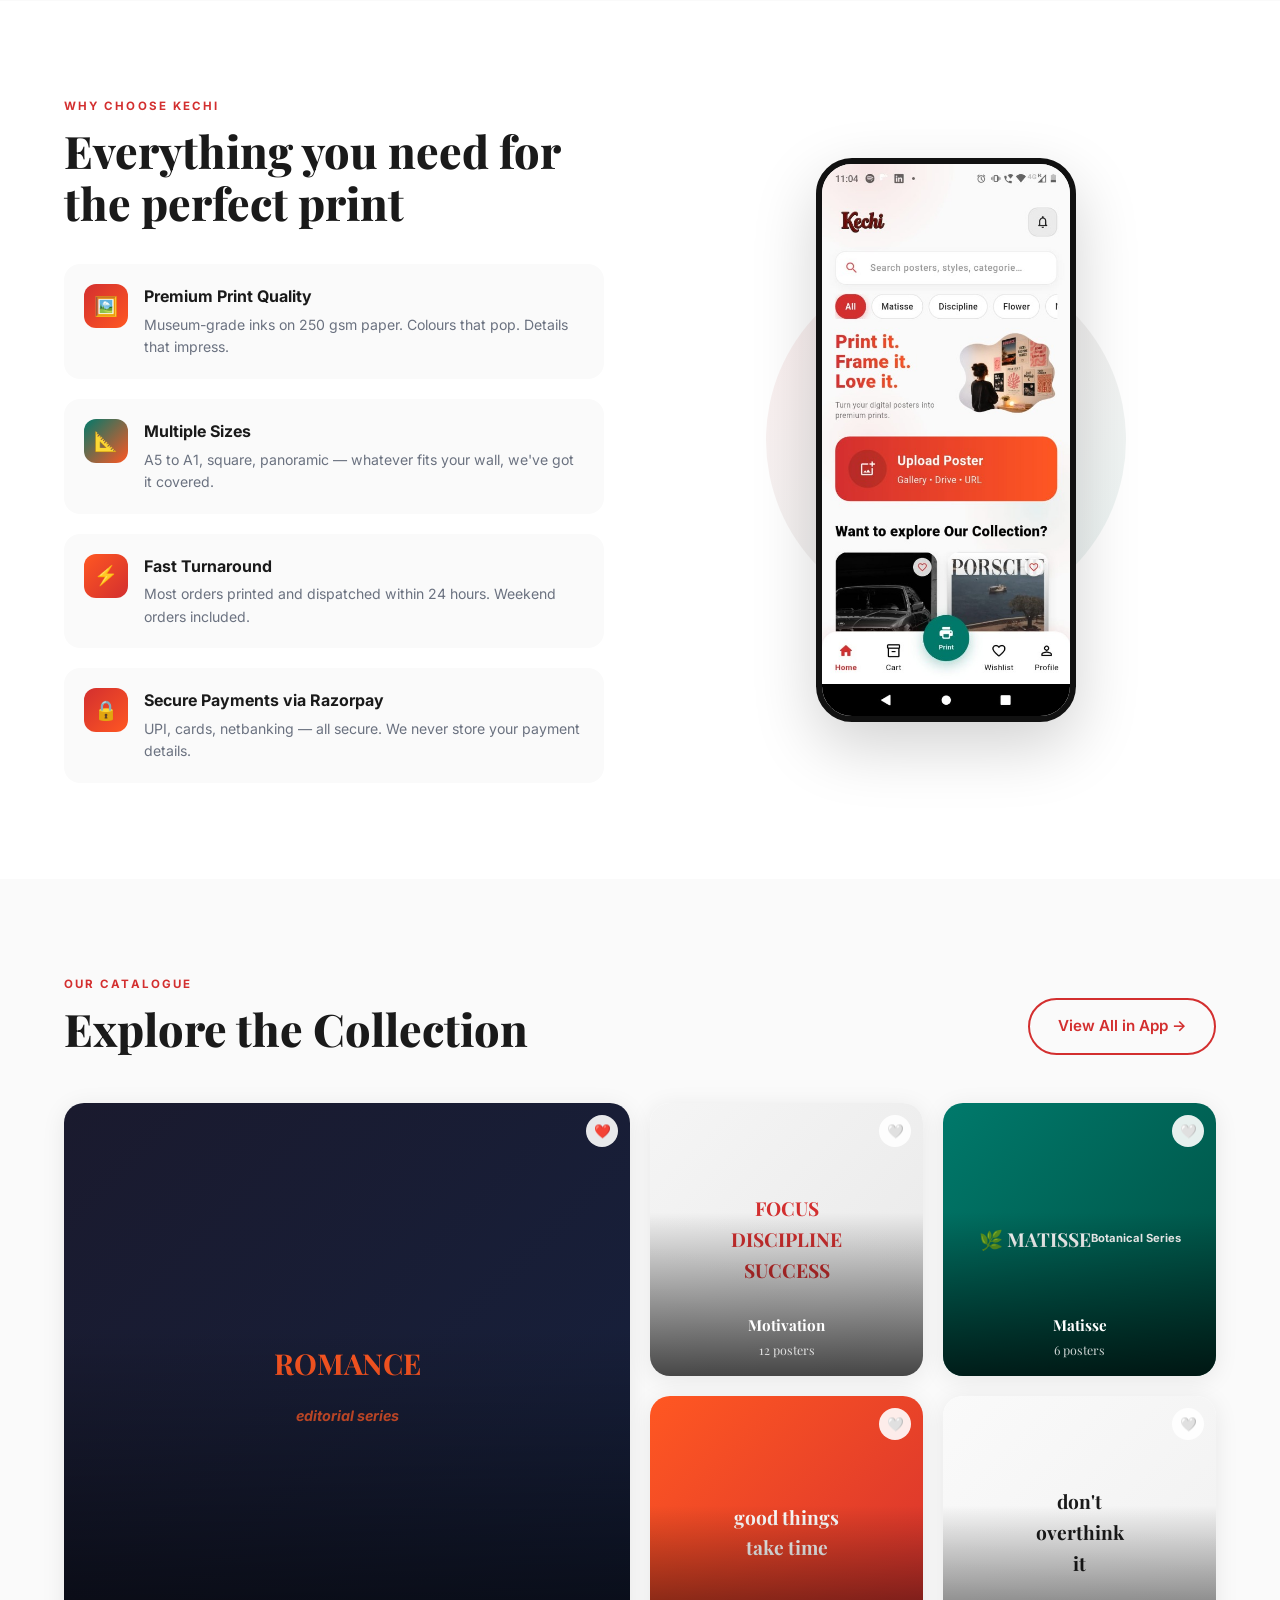
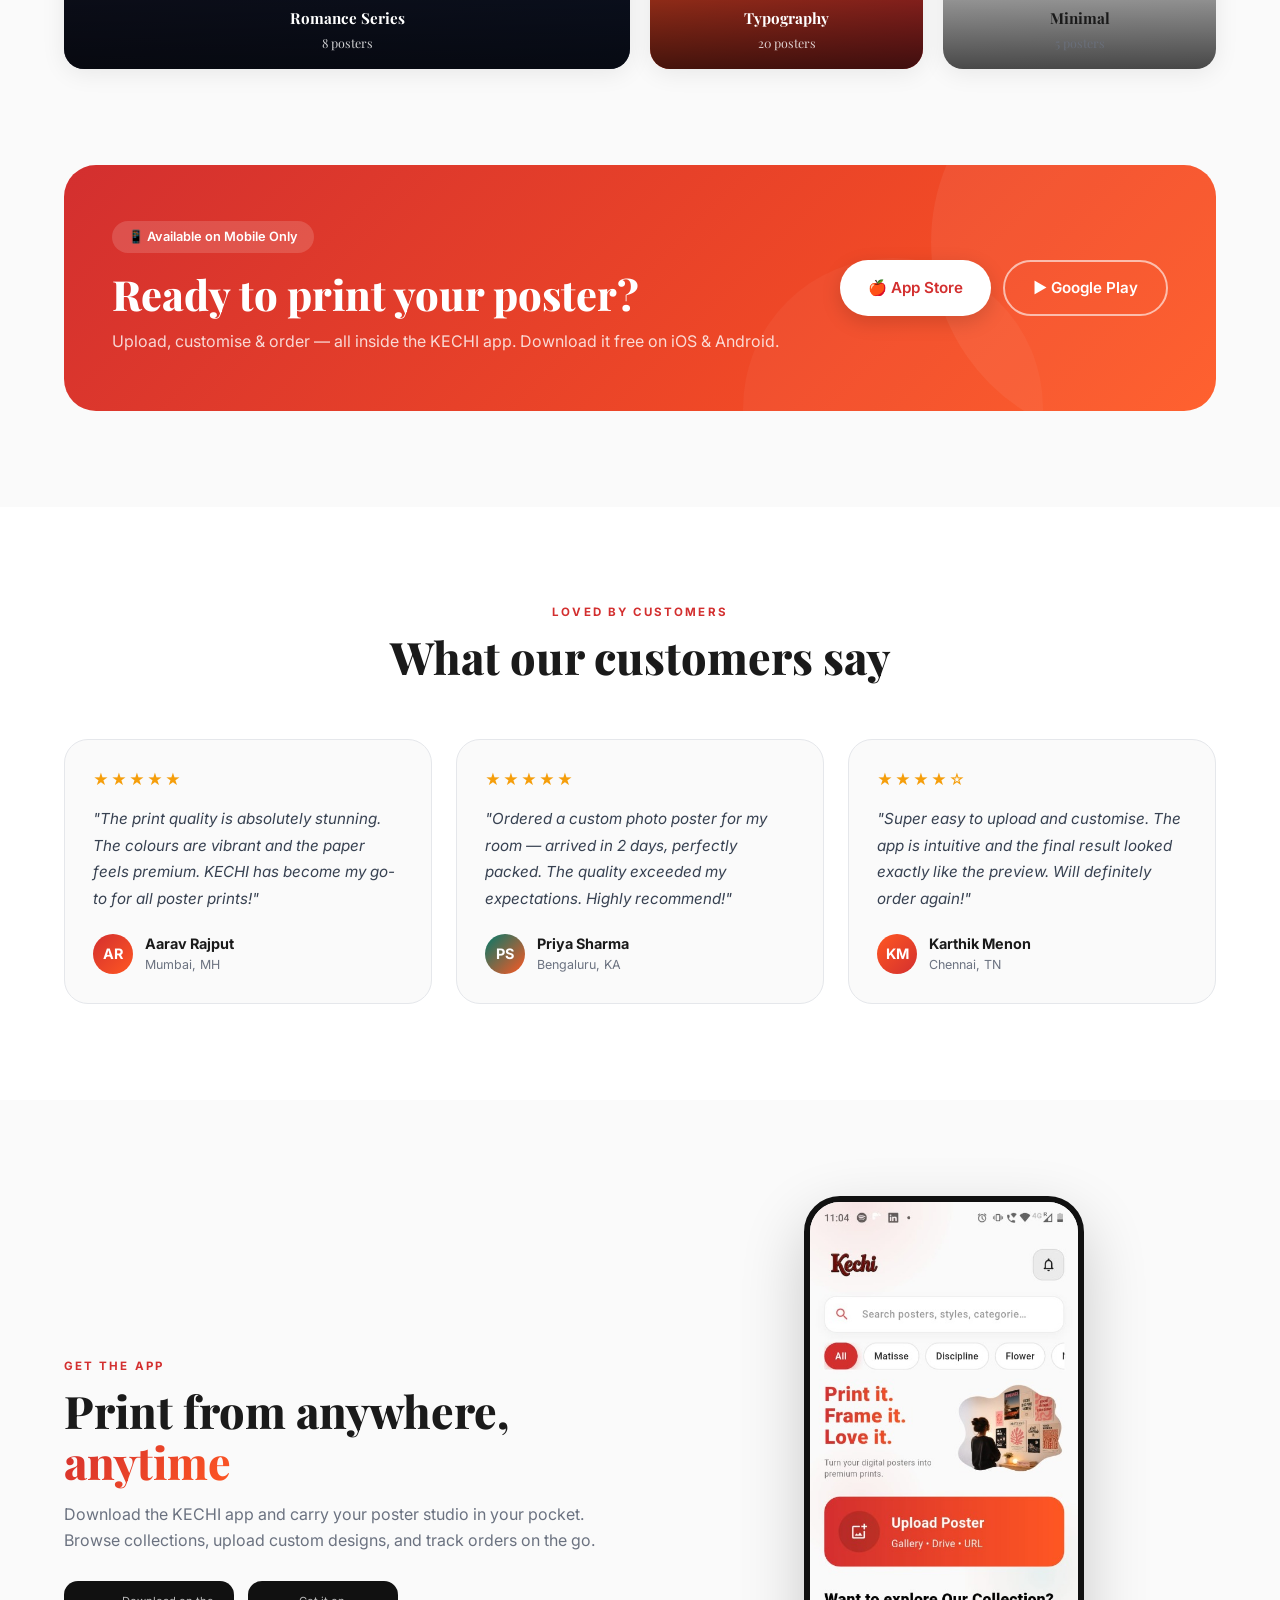
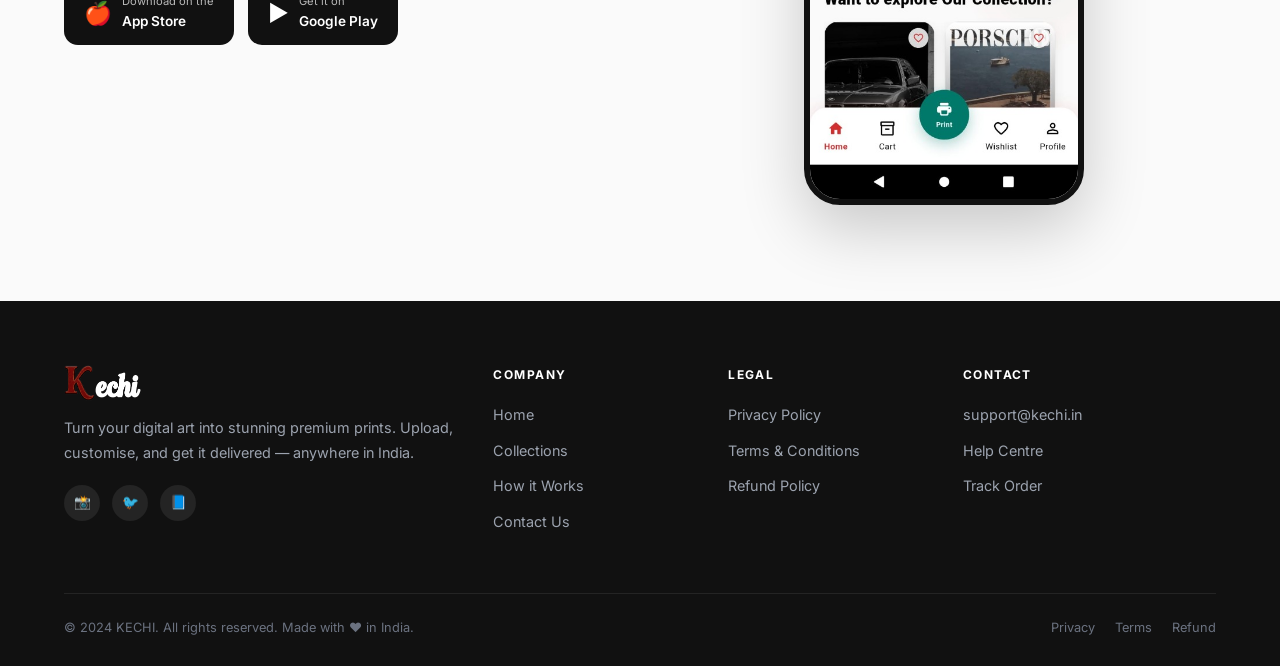
==== commit 21eeabad: "feat: replace upload CTAs with app-only download CTAs — upload is app-only" ====
--- a/index.html
+++ b/index.html
@@ -1,4 +1,4 @@
-﻿<!DOCTYPE html>
+<!DOCTYPE html>
 <html lang="en">
 <head>
   <meta charset="UTF-8"/>
@@ -424,7 +424,7 @@
     <li><a href="#how-it-works">How it Works</a></li>
     <li><a href="#collections">Collections</a></li>
     <li><a href="contact.html">Contact</a></li>
-    <li><a href="#upload" class="nav-cta">Upload Poster</a></li>
+    <li><a href="#get-app" class="nav-cta">📱 Get the App</a></li>
   </ul>
   <button class="hamburger" id="hamburger" aria-label="Menu">
     <span></span><span></span><span></span>
@@ -438,7 +438,7 @@
   <a href="#how-it-works" onclick="document.getElementById('mobileMenu').classList.remove('open')">How it Works</a>
   <a href="#collections" onclick="document.getElementById('mobileMenu').classList.remove('open')">Collections</a>
   <a href="contact.html">Contact</a>
-  <a href="#upload" class="btn btn-primary" onclick="document.getElementById('mobileMenu').classList.remove('open')">Upload Poster</a>
+  <a href="#get-app" class="btn btn-primary" onclick="document.getElementById('mobileMenu').classList.remove('open')">📱 Get the App</a>
 </div>
 
 <!-- ═══════════════════ HERO ═══════════════════ -->
@@ -456,9 +456,9 @@
       Turn your favourite digital art, photos &amp; designs into stunning premium prints — delivered straight to your door.
     </p>
     <div class="hero-actions fade-up delay-3">
-      <a href="#upload" class="btn btn-primary">
-        <svg width="18" height="18" viewBox="0 0 24 24" fill="none" stroke="currentColor" stroke-width="2.5"><polyline points="16 16 12 12 8 16"/><line x1="12" y1="12" x2="12" y2="21"/><path d="M20.39 18.39A5 5 0 0 0 18 9h-1.26A8 8 0 1 0 3 16.3"/></svg>
-        Upload &amp; Print
+      <a href="#get-app" class="btn btn-primary">
+        <svg width="18" height="18" viewBox="0 0 24 24" fill="none" stroke="currentColor" stroke-width="2.5"><rect x="5" y="2" width="14" height="20" rx="2" ry="2"/><line x1="12" y1="18" x2="12.01" y2="18"/></svg>
+        Download App
       </a>
       <a href="#collections" class="btn btn-outline">Explore Collection</a>
     </div>
@@ -598,7 +598,7 @@
       <p class="section-label">Our Catalogue</p>
       <h2 class="section-title">Explore the Collection</h2>
     </div>
-    <a href="#" class="btn btn-outline">View All →</a>
+    <a href="#get-app" class="btn btn-outline">View All in App →</a>
   </div>
 
   <div class="collections-grid">
@@ -647,18 +647,22 @@
   </div>
 </section>
 
-<!-- ═══════════════════ UPLOAD CTA ═══════════════════ -->
-<div class="upload-cta" id="upload">
+<!-- ═══════════════════ APP-ONLY CTA ═══════════════════ -->
+<div class="upload-cta" id="get-app">
   <div class="upload-left">
-    <h2>Ready to create your print?</h2>
-    <p>Upload from Gallery · Google Drive · URL — we handle the rest.</p>
+    <div style="display:inline-flex;align-items:center;gap:8px;background:rgba(255,255,255,.15);border-radius:50px;padding:6px 16px;margin-bottom:16px;font-size:.8rem;font-weight:600;color:#fff;">
+      📱 Available on Mobile Only
+    </div>
+    <h2>Ready to print your poster?</h2>
+    <p>Upload, customise &amp; order — all inside the KECHI app. Download it free on iOS &amp; Android.</p>
   </div>
   <div class="upload-right">
     <a href="#" class="btn btn-white">
-      <svg width="18" height="18" viewBox="0 0 24 24" fill="none" stroke="#D32F2F" stroke-width="2.5"><polyline points="16 16 12 12 8 16"/><line x1="12" y1="12" x2="12" y2="21"/><path d="M20.39 18.39A5 5 0 0 0 18 9h-1.26A8 8 0 1 0 3 16.3"/></svg>
-      Upload Now
+      🍎 App Store
     </a>
-    <a href="#collections" class="btn btn-white-outline">Browse Designs</a>
+    <a href="#" class="btn btn-white-outline">
+      ▶ Google Play
+    </a>
   </div>
 </div>
 
@@ -705,7 +709,7 @@
 </section>
 
 <!-- ═══════════════════ APP DOWNLOAD ═══════════════════ -->
-<section class="app-section">
+<section class="app-section" id="get-app">
   <div class="app-left">
     <p class="section-label">Get the App</p>
     <h2 class="section-title">Print from anywhere,<br/><span class="grad-text-primary">anytime</span></h2>
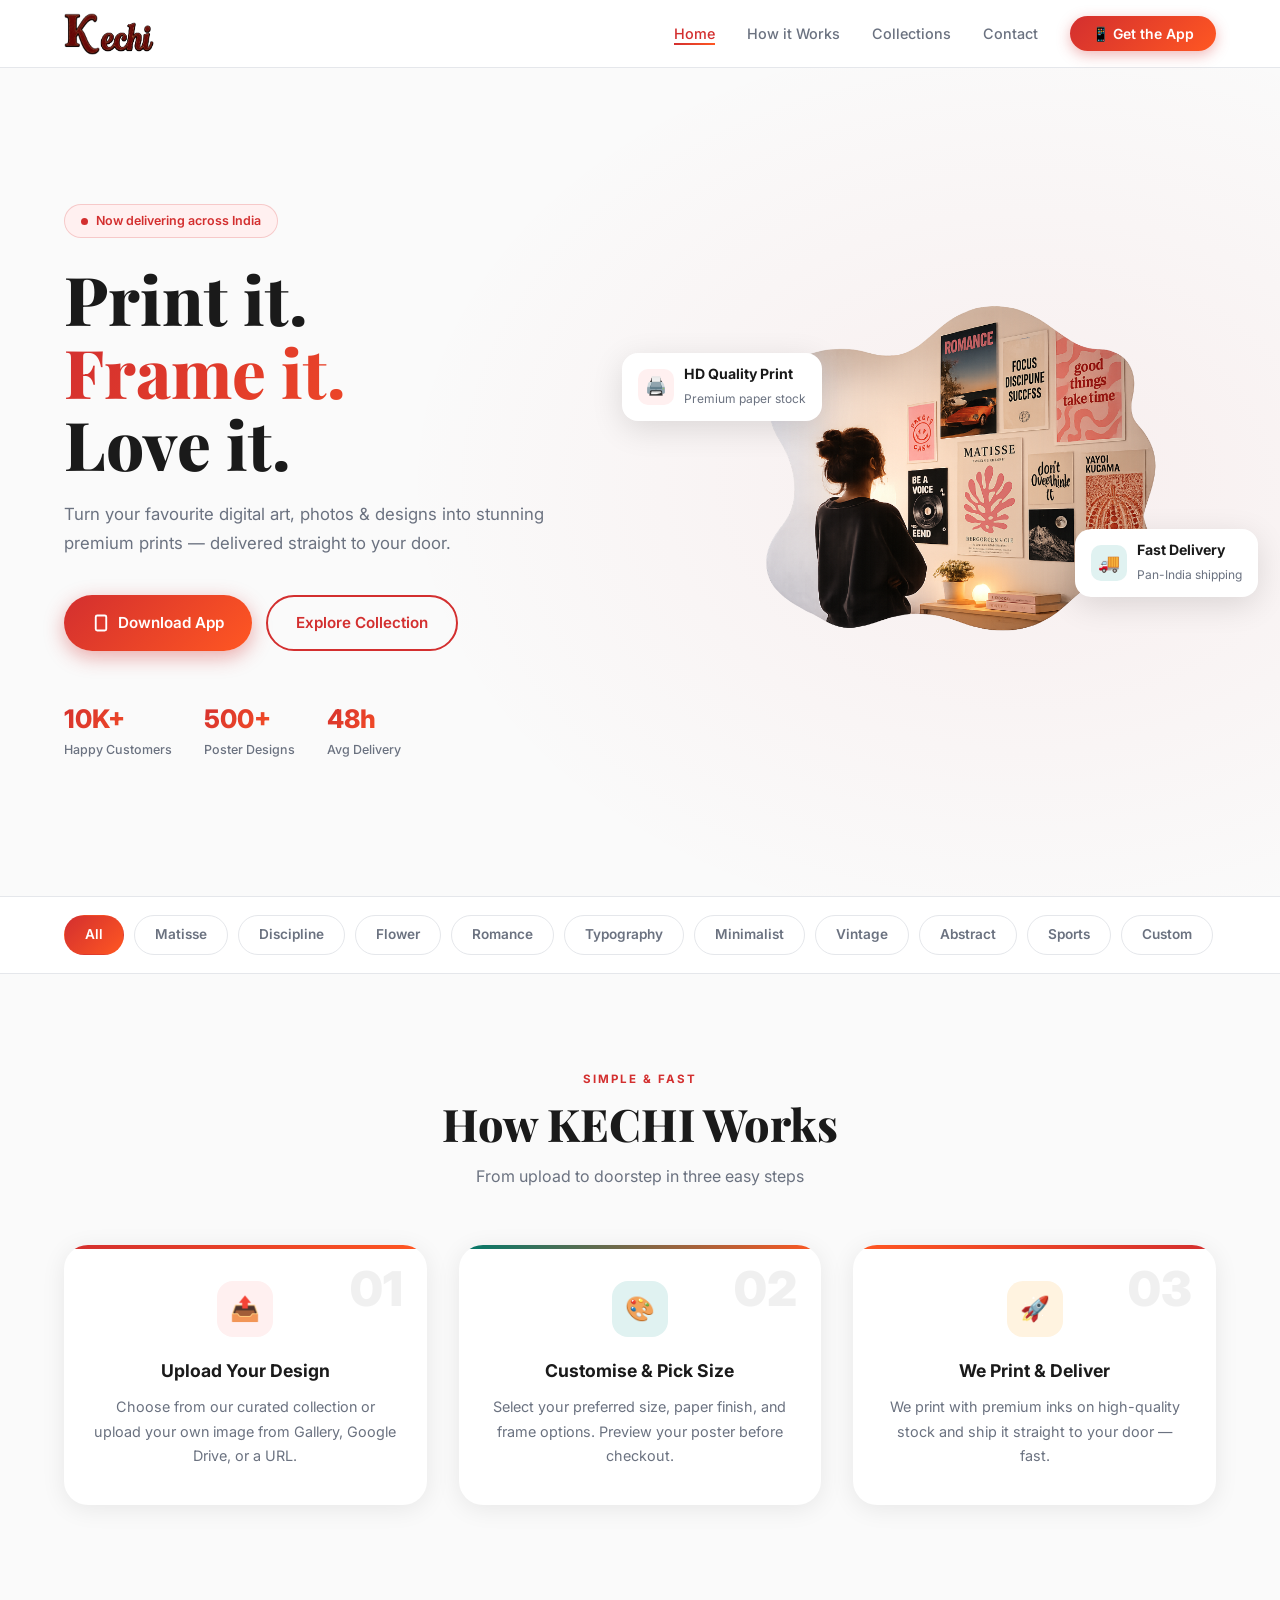
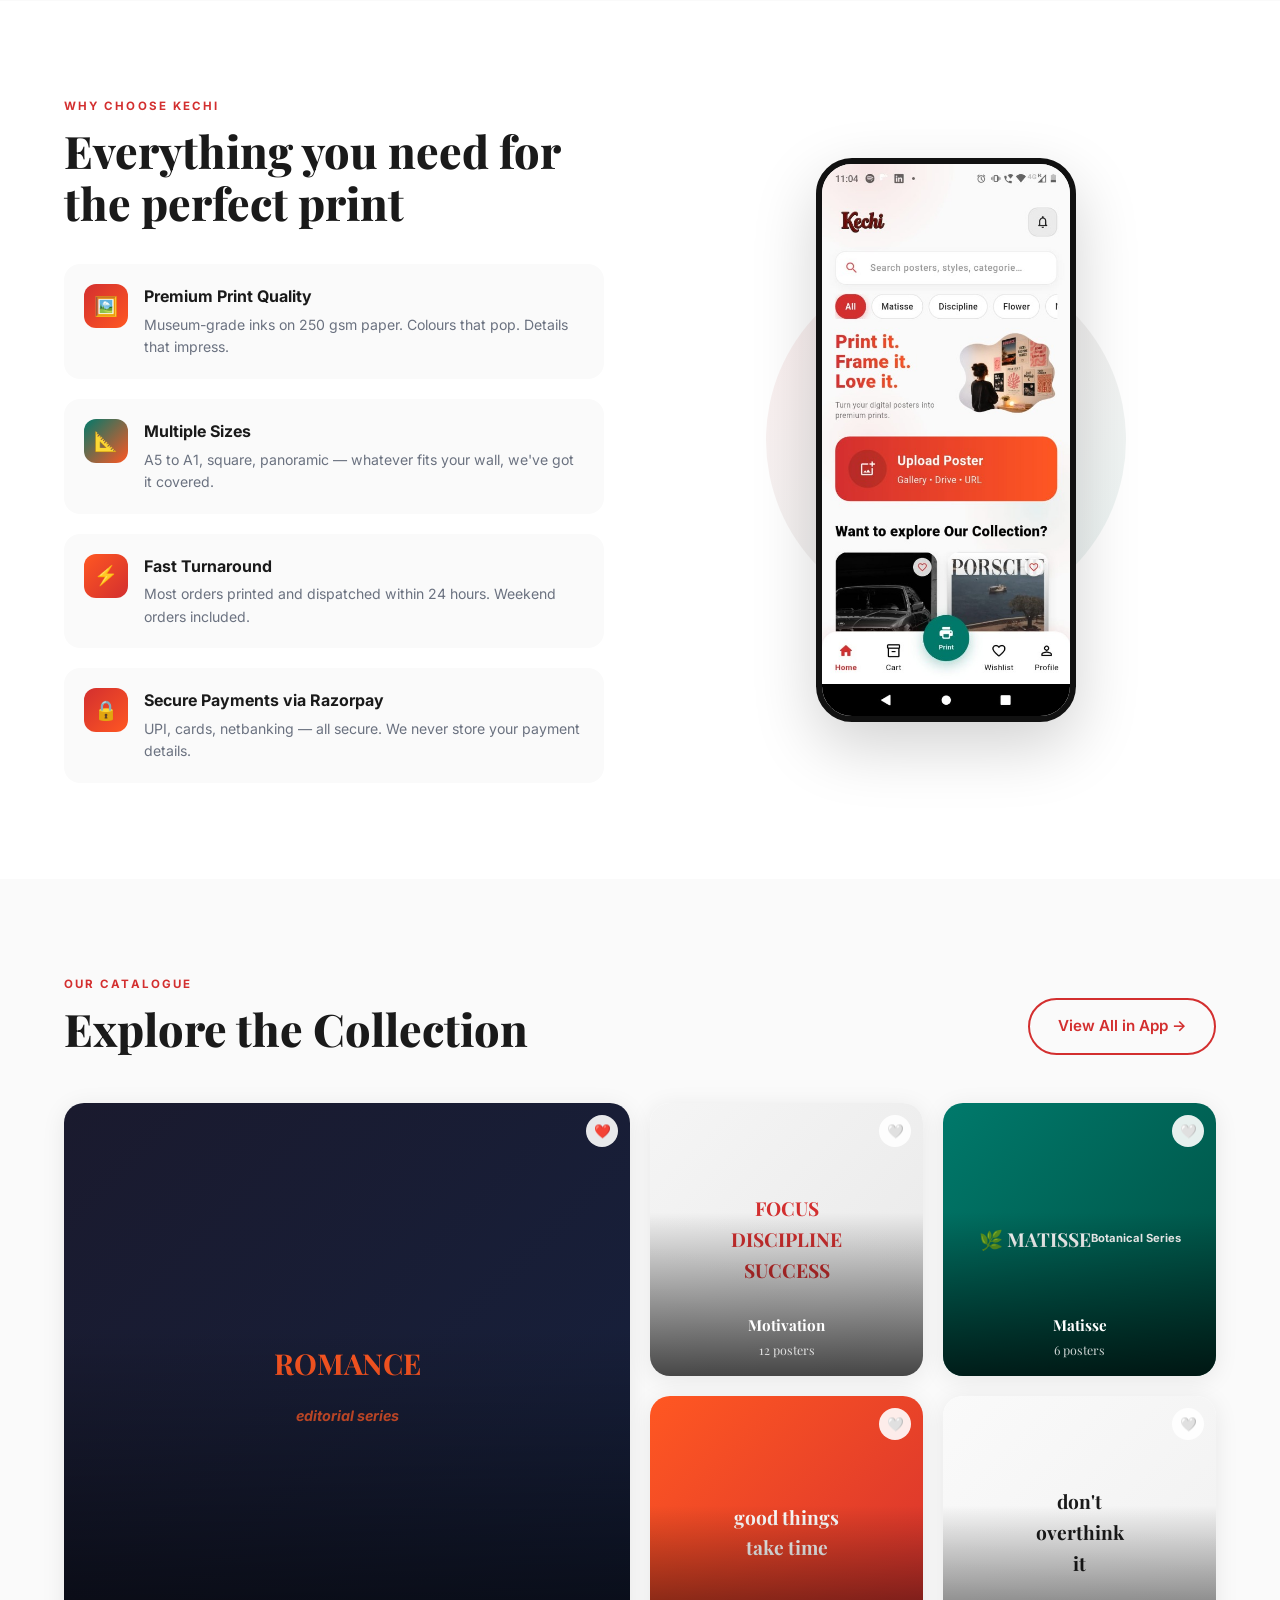
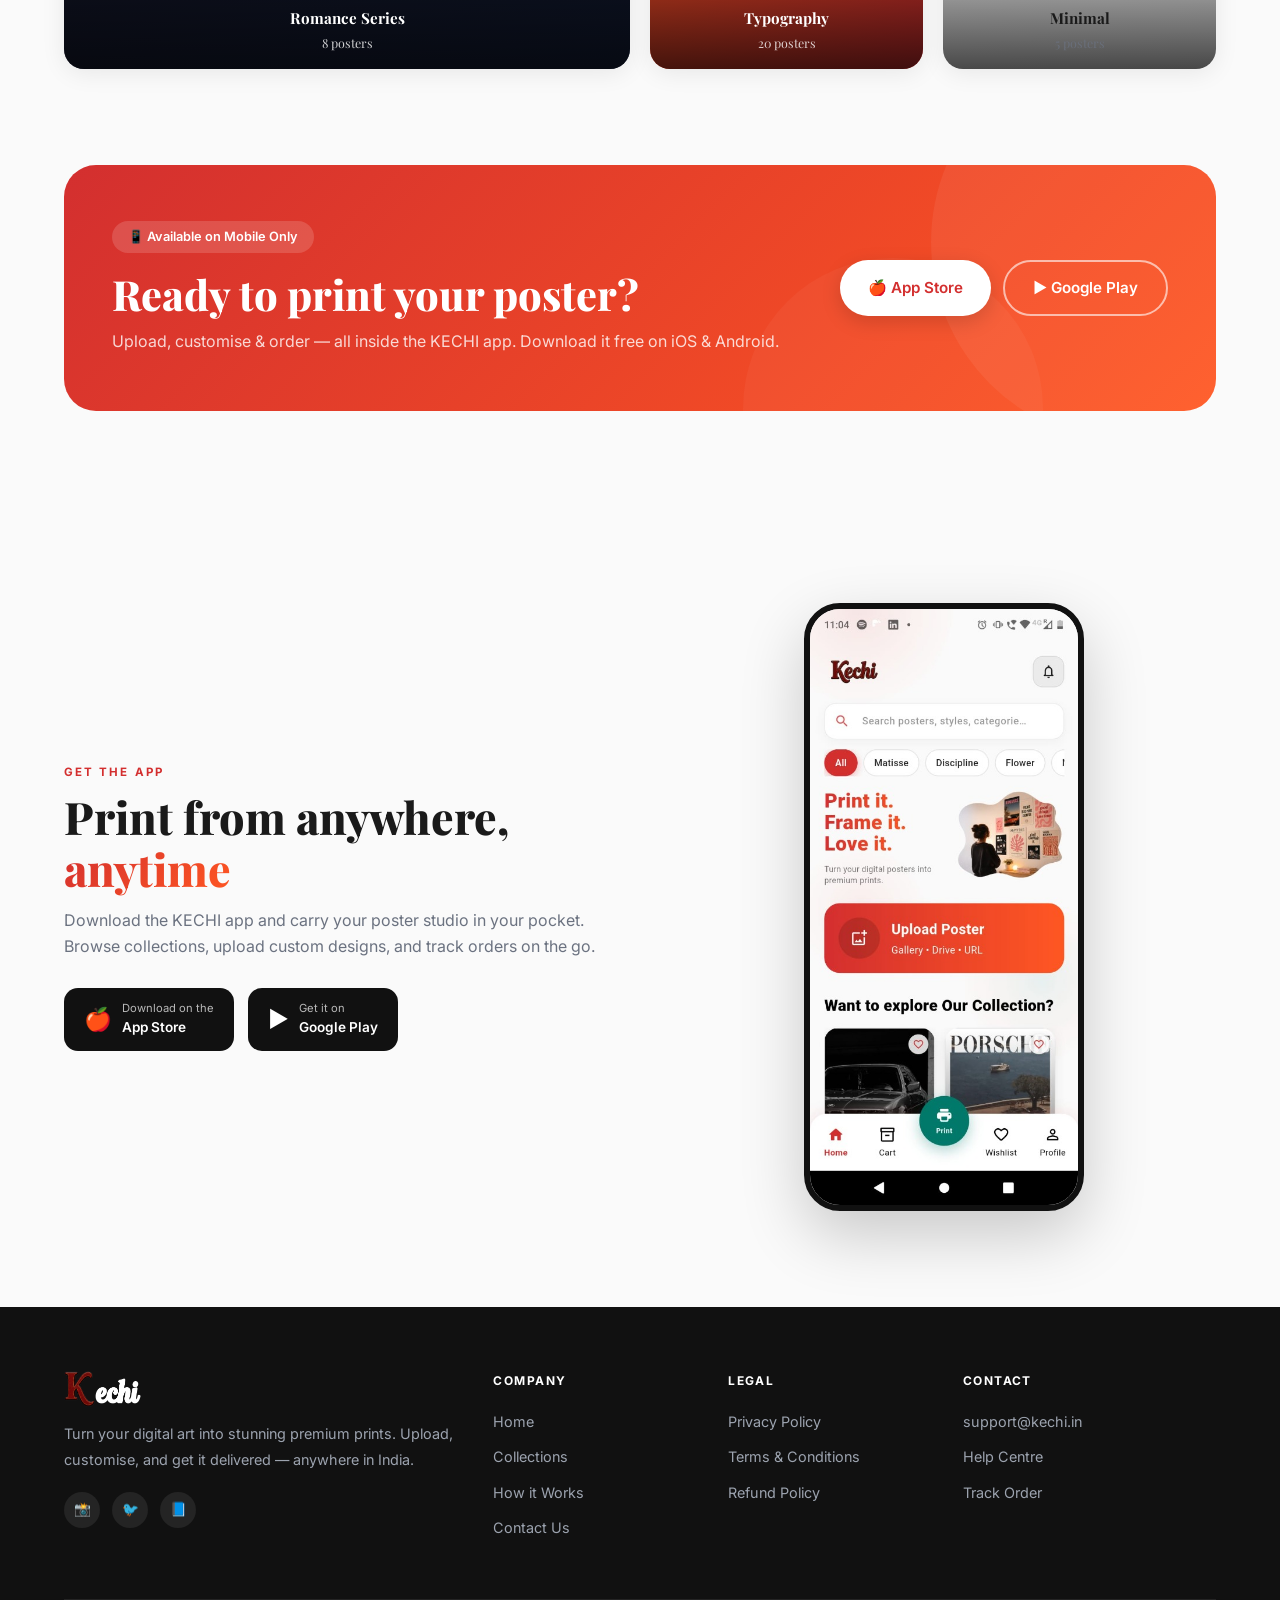
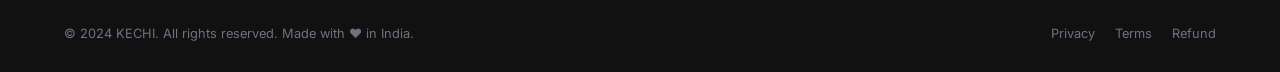
==== commit 78292c1b: "removed customer section" ====
--- a/index.html
+++ b/index.html
@@ -666,47 +666,6 @@
   </div>
 </div>
 
-<!-- ═══════════════════ TESTIMONIALS ═══════════════════ -->
-<section class="testimonials-section">
-  <p class="section-label">Loved by Customers</p>
-  <h2 class="section-title">What our customers say</h2>
-
-  <div class="testimonials-grid">
-    <div class="testimonial-card">
-      <div class="stars">★★★★★</div>
-      <p class="testimonial-text">"The print quality is absolutely stunning. The colours are vibrant and the paper feels premium. KECHI has become my go-to for all poster prints!"</p>
-      <div class="testimonial-author">
-        <div class="author-avatar av1">AR</div>
-        <div>
-          <div class="author-name">Aarav Rajput</div>
-          <div class="author-city">Mumbai, MH</div>
-        </div>
-      </div>
-    </div>
-    <div class="testimonial-card">
-      <div class="stars">★★★★★</div>
-      <p class="testimonial-text">"Ordered a custom photo poster for my room — arrived in 2 days, perfectly packed. The quality exceeded my expectations. Highly recommend!"</p>
-      <div class="testimonial-author">
-        <div class="author-avatar av2">PS</div>
-        <div>
-          <div class="author-name">Priya Sharma</div>
-          <div class="author-city">Bengaluru, KA</div>
-        </div>
-      </div>
-    </div>
-    <div class="testimonial-card">
-      <div class="stars">★★★★☆</div>
-      <p class="testimonial-text">"Super easy to upload and customise. The app is intuitive and the final result looked exactly like the preview. Will definitely order again!"</p>
-      <div class="testimonial-author">
-        <div class="author-avatar av3">KM</div>
-        <div>
-          <div class="author-name">Karthik Menon</div>
-          <div class="author-city">Chennai, TN</div>
-        </div>
-      </div>
-    </div>
-  </div>
-</section>
 
 <!-- ═══════════════════ APP DOWNLOAD ═══════════════════ -->
 <section class="app-section" id="get-app">
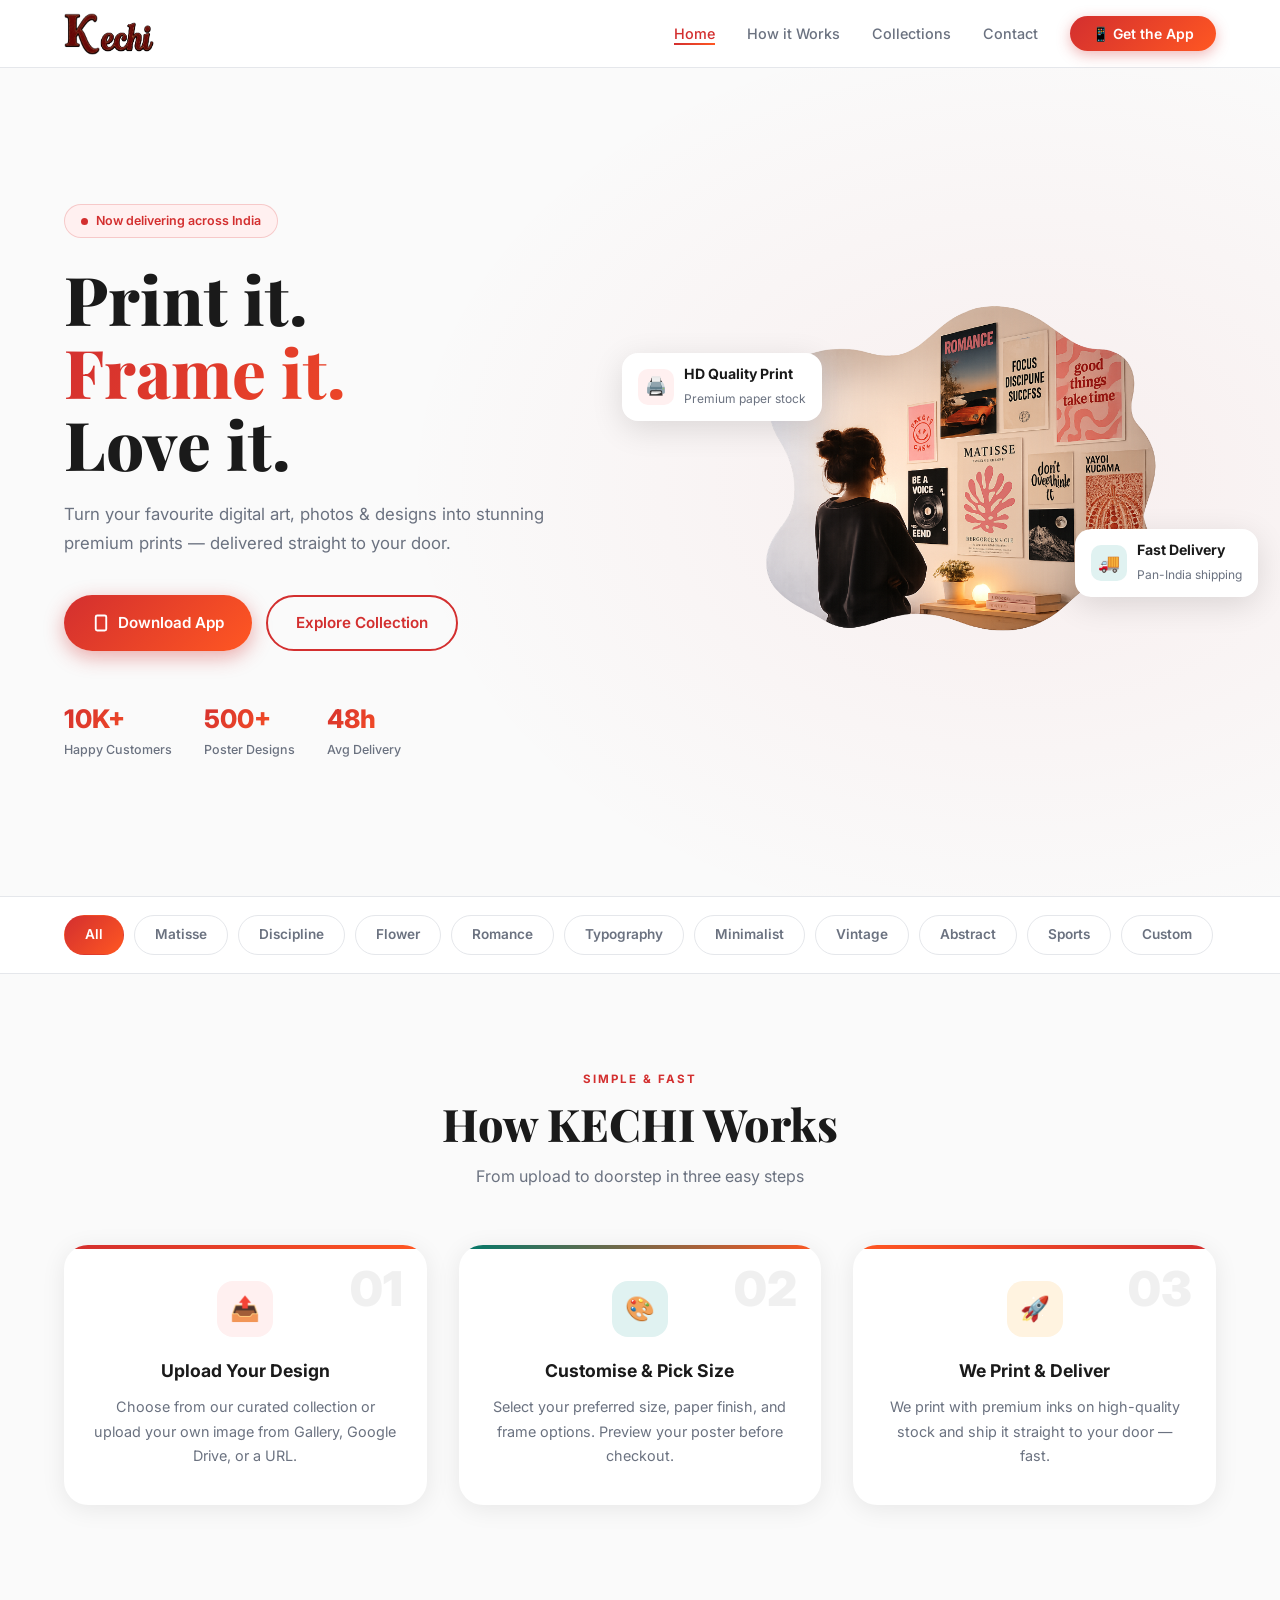
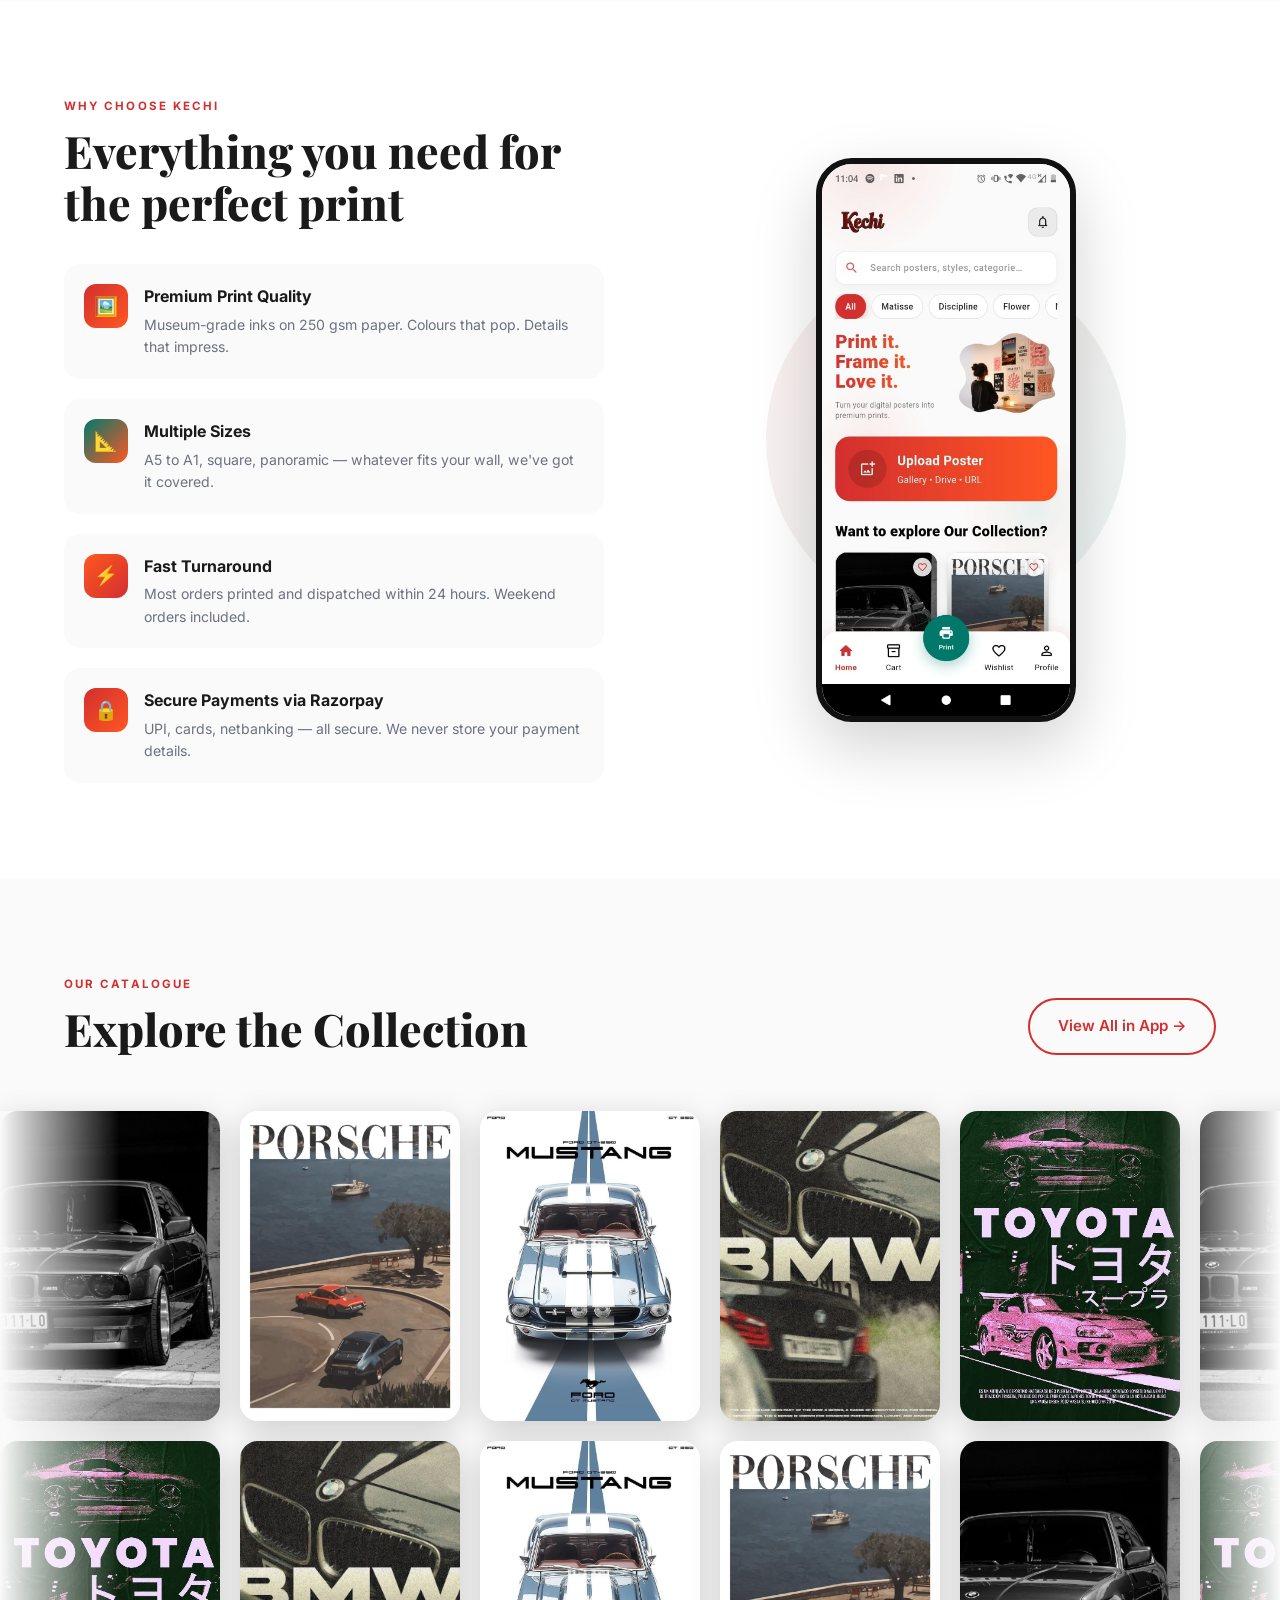
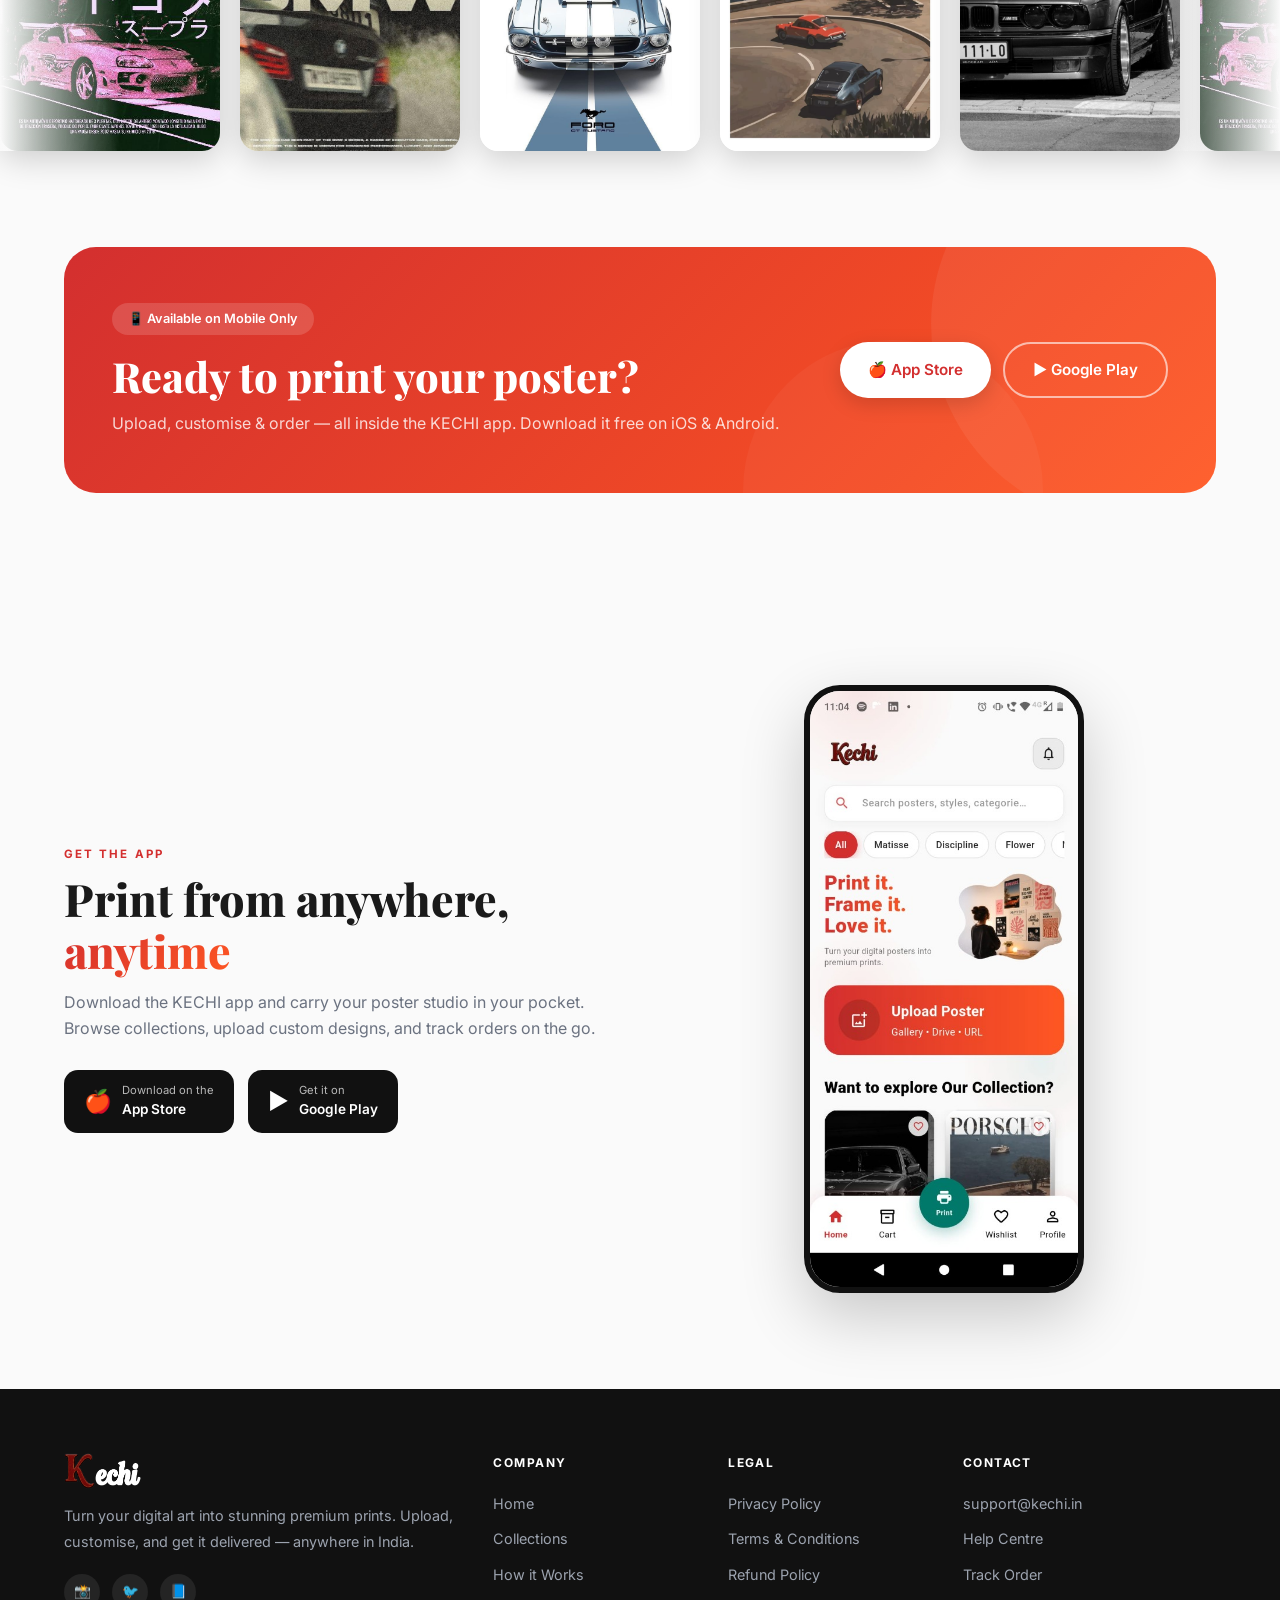
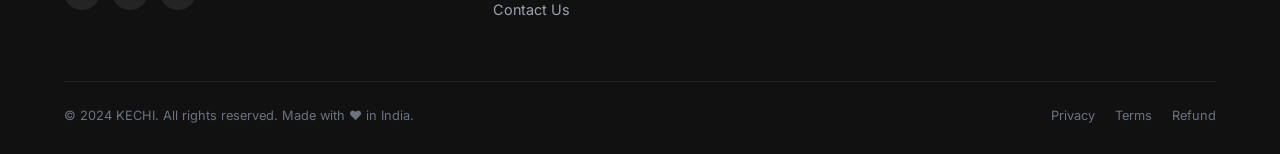
==== commit 3bbd4576: "added posters to show on site" ====
--- a/index.html
+++ b/index.html
@@ -218,69 +218,108 @@
       z-index: 1;
     }
 
-    /* ── COLLECTIONS ───────────────────────── */
+    /* ── COLLECTIONS — 3D MARQUEE WALL ─────── */
     .collections-section {
-      padding: 96px 5%;
+      padding: 96px 0;
+      overflow: hidden;
     }
     .collections-header {
       display: flex; justify-content: space-between; align-items: flex-end;
-      margin-bottom: 48px; flex-wrap: wrap; gap: 16px;
-    }
-    .collections-grid {
-      display: grid;
-      grid-template-columns: repeat(4, 1fr);
-      gap: 20px;
-    }
-    .collection-card {
-      border-radius: 20px; overflow: hidden;
-      background: var(--surface);
-      box-shadow: var(--shadow);
-      cursor: pointer; transition: transform .25s, box-shadow .25s;
+      margin-bottom: 56px; flex-wrap: wrap; gap: 16px;
+      padding: 0 5%;
+    }
+
+    /* Marquee track wrapper */
+    .marquee-wall {
+      display: flex; flex-direction: column; gap: 20px;
+      perspective: 1200px;
+    }
+    .marquee-row {
+      display: flex; gap: 20px;
+      width: max-content;
+      will-change: transform;
+    }
+    .marquee-row-1 { animation: scrollLeft 28s linear infinite; }
+    .marquee-row-2 { animation: scrollRight 32s linear infinite; }
+
+    @keyframes scrollLeft  { from { transform: translateX(0); }  to { transform: translateX(-50%); } }
+    @keyframes scrollRight { from { transform: translateX(-50%); } to { transform: translateX(0); } }
+
+    /* Pause on hover of the entire wall */
+    .marquee-wall:hover .marquee-row { animation-play-state: paused; }
+
+    /* Individual poster card */
+    .marquee-card {
       position: relative;
-    }
-    .collection-card:hover { transform: translateY(-6px); box-shadow: var(--shadow-lg); }
-    .collection-card:first-child { grid-column: span 2; grid-row: span 2; }
-    .card-img {
-      width: 100%; aspect-ratio: 1;
+      width: 220px;
+      height: 310px;
+      border-radius: 18px;
+      overflow: hidden;
+      flex-shrink: 0;
+      cursor: pointer;
+      box-shadow: 0 8px 32px rgba(0,0,0,.18);
+      transform-style: preserve-3d;
+      transition: transform .35s cubic-bezier(.25,.46,.45,.94),
+                  box-shadow .35s ease;
+    }
+    .marquee-card img {
+      width: 100%; height: 100%;
       object-fit: cover;
-      background: linear-gradient(135deg, #F5F5F5, #E5E7EB);
-      display: flex; align-items: center; justify-content: center;
-      font-size: 2.5rem; color: var(--muted);
-      position: relative; overflow: hidden;
-    }
-    .card-img-large { aspect-ratio: auto; height: 100%; min-height: 300px; }
-    .card-gradient-overlay {
+      display: block;
+      pointer-events: none;
+      transition: transform .5s ease;
+    }
+    /* Hover: lift + slight 3D tilt */
+    .marquee-card:hover {
+      transform: translateY(-12px) rotateY(-8deg) scale(1.06);
+      box-shadow: 0 28px 60px rgba(0,0,0,.32);
+      z-index: 10;
+    }
+    .marquee-card:hover img { transform: scale(1.07); }
+
+    /* Overlay label */
+    .marquee-card-overlay {
       position: absolute; inset: 0;
-      background: linear-gradient(180deg, transparent 40%, rgba(0,0,0,.7));
-    }
-    .card-label {
-      position: absolute; bottom: 16px; left: 16px; right: 16px;
-      color: #fff; font-weight: 700; font-size: .95rem;
-    }
-    .card-label span { display: block; font-size: .78rem; opacity: .8; font-weight: 400; margin-top: 2px; }
-    .card-heart {
-      position: absolute; top: 12px; right: 12px;
-      width: 32px; height: 32px; border-radius: 50%;
-      background: rgba(255,255,255,.9);
-      display: flex; align-items: center; justify-content: center;
-      font-size: .85rem; cursor: pointer;
-      transition: background .2s, transform .2s;
-    }
-    .card-heart:hover { background: #FFF0F0; transform: scale(1.15); }
-
-    /* Poster preview cards (colored backgrounds) */
-    .poster-art {
-      width: 100%; height: 100%; min-height: 180px;
-      display: flex; align-items: center; justify-content: center;
-      font-family: 'Playfair Display', serif;
-      font-size: 1.2rem; font-weight: 700; text-align: center; padding: 20px;
+      background: linear-gradient(180deg, transparent 45%, rgba(0,0,0,.82));
+      display: flex; flex-direction: column;
+      justify-content: flex-end; padding: 16px;
+      opacity: 0;
+      transition: opacity .3s ease;
+    }
+    .marquee-card:hover .marquee-card-overlay { opacity: 1; }
+    .marquee-card-overlay h4 {
+      color: #fff; font-size: .9rem; font-weight: 700; margin: 0 0 4px;
+    }
+    .marquee-card-overlay span {
+      color: rgba(255,255,255,.7); font-size: .75rem;
+    }
+    .marquee-card-overlay .overlay-btn {
+      margin-top: 10px;
+      display: inline-block;
+      background: linear-gradient(135deg, #D32F2F, #FF5722);
+      color: #fff; font-size: .75rem; font-weight: 700;
+      padding: 6px 14px; border-radius: 50px;
+      width: fit-content;
+    }
+
+    /* Edge fade masks */
+    .marquee-wall-wrap {
       position: relative;
     }
-    .poster-art-1 { background: linear-gradient(135deg, #1a1a2e, #16213e); color: #FF5722; }
-    .poster-art-2 { background: linear-gradient(135deg, #F5F5F5, #E8E8E8); color: #D32F2F; }
-    .poster-art-3 { background: linear-gradient(135deg, #00796B, #004D40); color: #fff; }
-    .poster-art-4 { background: linear-gradient(135deg, #FF5722, #D32F2F); color: #fff; }
-    .poster-art-5 { background: linear-gradient(135deg, #FAFAFA, #F0F0F0); color: #1A1A1A; }
+    .marquee-wall-wrap::before,
+    .marquee-wall-wrap::after {
+      content: '';
+      position: absolute; top: 0; bottom: 0; width: 120px;
+      z-index: 5; pointer-events: none;
+    }
+    .marquee-wall-wrap::before {
+      left: 0;
+      background: linear-gradient(90deg, var(--bg), transparent);
+    }
+    .marquee-wall-wrap::after {
+      right: 0;
+      background: linear-gradient(270deg, var(--bg), transparent);
+    }
 
     /* ── UPLOAD CTA ─────────────────────────── */
     .upload-cta {
@@ -389,10 +428,6 @@
     }
 
     /* ── RESPONSIVE ─────────────────────────── */
-    @media (max-width: 1024px) {
-      .collections-grid { grid-template-columns: repeat(2, 1fr); }
-      .collection-card:first-child { grid-column: span 1; grid-row: span 1; }
-    }
     @media (max-width: 900px) {
       .hero { grid-template-columns: 1fr; min-height: auto; padding-top: 48px; padding-bottom: 48px; }
       .hero-right { order: -1; }
@@ -404,10 +439,13 @@
       .app-section { grid-template-columns: 1fr; text-align: center; }
       .app-stores { justify-content: center; }
       .app-right { order: -1; }
+      .marquee-card { width: 170px; height: 240px; }
     }
     @media (max-width: 640px) {
-      .collections-grid { grid-template-columns: 1fr; }
       .hero-stats { gap: 20px; }
+      .marquee-card { width: 140px; height: 200px; }
+      .marquee-wall-wrap::before,
+      .marquee-wall-wrap::after { width: 60px; }
     }
   </style>
 </head>
@@ -591,7 +629,7 @@
   </div>
 </section>
 
-<!-- ═══════════════════ COLLECTIONS ═══════════════════ -->
+<!-- ═══════════════════ COLLECTIONS — 3D MARQUEE WALL ═══════════════════ -->
 <section class="collections-section" id="collections">
   <div class="collections-header">
     <div>
@@ -601,50 +639,183 @@
     <a href="#get-app" class="btn btn-outline">View All in App →</a>
   </div>
 
-  <div class="collections-grid">
-    <!-- Large featured card -->
-    <div class="collection-card">
-      <div class="card-img card-img-large poster-art poster-art-1" style="font-size:1.8rem; padding: 40px;">
-        <div class="card-gradient-overlay"></div>
-        <div>ROMANCE<br/><span style="font-size:.9rem;font-family:Inter;font-style:italic;opacity:.7;">editorial series</span></div>
-        <div class="card-heart">❤️</div>
-        <div class="card-label">Romance Series<span>8 posters</span></div>
+  <div class="marquee-wall-wrap">
+    <div class="marquee-wall">
+
+      <!-- ── ROW 1: scrolls LEFT ── -->
+      <div class="marquee-row marquee-row-1">
+        <!-- set A -->
+        <div class="marquee-card">
+          <img src="poster-bmw-m5.png" alt="BMW M5 Poster" loading="lazy"/>
+          <div class="marquee-card-overlay">
+            <h4>BMW M5</h4>
+            <span>Classic Series</span>
+            <a href="#get-app" class="overlay-btn">Order Print →</a>
+          </div>
+        </div>
+        <div class="marquee-card">
+          <img src="poster-porsche.png" alt="Porsche Poster" loading="lazy"/>
+          <div class="marquee-card-overlay">
+            <h4>Porsche 911</h4>
+            <span>Vintage Edition</span>
+            <a href="#get-app" class="overlay-btn">Order Print →</a>
+          </div>
+        </div>
+        <div class="marquee-card">
+          <img src="poster-mustang.png" alt="Ford Mustang Poster" loading="lazy"/>
+          <div class="marquee-card-overlay">
+            <h4>Ford Mustang GT350</h4>
+            <span>Muscle Series</span>
+            <a href="#get-app" class="overlay-btn">Order Print →</a>
+          </div>
+        </div>
+        <div class="marquee-card">
+          <img src="poster-bmw.jpg" alt="BMW Poster" loading="lazy"/>
+          <div class="marquee-card-overlay">
+            <h4>BMW Series</h4>
+            <span>Urban Edition</span>
+            <a href="#get-app" class="overlay-btn">Order Print →</a>
+          </div>
+        </div>
+        <div class="marquee-card">
+          <img src="poster-toyota.png" alt="Toyota Supra Poster" loading="lazy"/>
+          <div class="marquee-card-overlay">
+            <h4>Toyota Supra</h4>
+            <span>JDM Series</span>
+            <a href="#get-app" class="overlay-btn">Order Print →</a>
+          </div>
+        </div>
+        <!-- set B (duplicate for seamless loop) -->
+        <div class="marquee-card">
+          <img src="poster-bmw-m5.png" alt="BMW M5 Poster" loading="lazy"/>
+          <div class="marquee-card-overlay">
+            <h4>BMW M5</h4>
+            <span>Classic Series</span>
+            <a href="#get-app" class="overlay-btn">Order Print →</a>
+          </div>
+        </div>
+        <div class="marquee-card">
+          <img src="poster-porsche.png" alt="Porsche Poster" loading="lazy"/>
+          <div class="marquee-card-overlay">
+            <h4>Porsche 911</h4>
+            <span>Vintage Edition</span>
+            <a href="#get-app" class="overlay-btn">Order Print →</a>
+          </div>
+        </div>
+        <div class="marquee-card">
+          <img src="poster-mustang.png" alt="Ford Mustang Poster" loading="lazy"/>
+          <div class="marquee-card-overlay">
+            <h4>Ford Mustang GT350</h4>
+            <span>Muscle Series</span>
+            <a href="#get-app" class="overlay-btn">Order Print →</a>
+          </div>
+        </div>
+        <div class="marquee-card">
+          <img src="poster-bmw.jpg" alt="BMW Poster" loading="lazy"/>
+          <div class="marquee-card-overlay">
+            <h4>BMW Series</h4>
+            <span>Urban Edition</span>
+            <a href="#get-app" class="overlay-btn">Order Print →</a>
+          </div>
+        </div>
+        <div class="marquee-card">
+          <img src="poster-toyota.png" alt="Toyota Supra Poster" loading="lazy"/>
+          <div class="marquee-card-overlay">
+            <h4>Toyota Supra</h4>
+            <span>JDM Series</span>
+            <a href="#get-app" class="overlay-btn">Order Print →</a>
+          </div>
+        </div>
       </div>
-    </div>
-    <!-- Small cards -->
-    <div class="collection-card">
-      <div class="card-img poster-art poster-art-2">
-        <div class="card-gradient-overlay"></div>
-        FOCUS<br/>DISCIPLINE<br/>SUCCESS
-        <div class="card-heart">🤍</div>
-        <div class="card-label">Motivation<span>12 posters</span></div>
+
+      <!-- ── ROW 2: scrolls RIGHT ── -->
+      <div class="marquee-row marquee-row-2">
+        <!-- set A (reversed order for visual variety) -->
+        <div class="marquee-card">
+          <img src="poster-toyota.png" alt="Toyota Supra Poster" loading="lazy"/>
+          <div class="marquee-card-overlay">
+            <h4>Toyota Supra</h4>
+            <span>JDM Series</span>
+            <a href="#get-app" class="overlay-btn">Order Print →</a>
+          </div>
+        </div>
+        <div class="marquee-card">
+          <img src="poster-bmw.jpg" alt="BMW Poster" loading="lazy"/>
+          <div class="marquee-card-overlay">
+            <h4>BMW Series</h4>
+            <span>Urban Edition</span>
+            <a href="#get-app" class="overlay-btn">Order Print →</a>
+          </div>
+        </div>
+        <div class="marquee-card">
+          <img src="poster-mustang.png" alt="Ford Mustang Poster" loading="lazy"/>
+          <div class="marquee-card-overlay">
+            <h4>Ford Mustang GT350</h4>
+            <span>Muscle Series</span>
+            <a href="#get-app" class="overlay-btn">Order Print →</a>
+          </div>
+        </div>
+        <div class="marquee-card">
+          <img src="poster-porsche.png" alt="Porsche Poster" loading="lazy"/>
+          <div class="marquee-card-overlay">
+            <h4>Porsche 911</h4>
+            <span>Vintage Edition</span>
+            <a href="#get-app" class="overlay-btn">Order Print →</a>
+          </div>
+        </div>
+        <div class="marquee-card">
+          <img src="poster-bmw-m5.png" alt="BMW M5 Poster" loading="lazy"/>
+          <div class="marquee-card-overlay">
+            <h4>BMW M5</h4>
+            <span>Classic Series</span>
+            <a href="#get-app" class="overlay-btn">Order Print →</a>
+          </div>
+        </div>
+        <!-- set B (duplicate for seamless loop) -->
+        <div class="marquee-card">
+          <img src="poster-toyota.png" alt="Toyota Supra Poster" loading="lazy"/>
+          <div class="marquee-card-overlay">
+            <h4>Toyota Supra</h4>
+            <span>JDM Series</span>
+            <a href="#get-app" class="overlay-btn">Order Print →</a>
+          </div>
+        </div>
+        <div class="marquee-card">
+          <img src="poster-bmw.jpg" alt="BMW Poster" loading="lazy"/>
+          <div class="marquee-card-overlay">
+            <h4>BMW Series</h4>
+            <span>Urban Edition</span>
+            <a href="#get-app" class="overlay-btn">Order Print →</a>
+          </div>
+        </div>
+        <div class="marquee-card">
+          <img src="poster-mustang.png" alt="Ford Mustang Poster" loading="lazy"/>
+          <div class="marquee-card-overlay">
+            <h4>Ford Mustang GT350</h4>
+            <span>Muscle Series</span>
+            <a href="#get-app" class="overlay-btn">Order Print →</a>
+          </div>
+        </div>
+        <div class="marquee-card">
+          <img src="poster-porsche.png" alt="Porsche Poster" loading="lazy"/>
+          <div class="marquee-card-overlay">
+            <h4>Porsche 911</h4>
+            <span>Vintage Edition</span>
+            <a href="#get-app" class="overlay-btn">Order Print →</a>
+          </div>
+        </div>
+        <div class="marquee-card">
+          <img src="poster-bmw-m5.png" alt="BMW M5 Poster" loading="lazy"/>
+          <div class="marquee-card-overlay">
+            <h4>BMW M5</h4>
+            <span>Classic Series</span>
+            <a href="#get-app" class="overlay-btn">Order Print →</a>
+          </div>
+        </div>
       </div>
-    </div>
-    <div class="collection-card">
-      <div class="card-img poster-art poster-art-3">
-        <div class="card-gradient-overlay"></div>
-        🌿 MATISSE<br/><span style="font-size:.7rem;font-family:Inter">Botanical Series</span>
-        <div class="card-heart">🤍</div>
-        <div class="card-label">Matisse<span>6 posters</span></div>
-      </div>
-    </div>
-    <div class="collection-card">
-      <div class="card-img poster-art poster-art-4">
-        <div class="card-gradient-overlay"></div>
-        good things<br/>take time
-        <div class="card-heart">🤍</div>
-        <div class="card-label">Typography<span>20 posters</span></div>
-      </div>
-    </div>
-    <div class="collection-card">
-      <div class="card-img poster-art poster-art-5">
-        <div class="card-gradient-overlay"></div>
-        <span style="color:#1A1A1A">don't<br/>overthink<br/>it</span>
-        <div class="card-heart">🤍</div>
-        <div class="card-label" style="color:#1A1A1A">Minimal<span style="color:#6B7280">5 posters</span></div>
-      </div>
-    </div>
-  </div>
+
+    </div><!-- end marquee-wall -->
+  </div><!-- end marquee-wall-wrap -->
 </section>
 
 <!-- ═══════════════════ APP-ONLY CTA ═══════════════════ -->
@@ -793,7 +964,7 @@
     });
   }, { threshold: 0.15 });
 
-  document.querySelectorAll('.step-card, .feature-item, .testimonial-card, .collection-card').forEach(el => {
+  document.querySelectorAll('.step-card, .feature-item, .testimonial-card').forEach(el => {
     el.style.opacity = '0';
     el.style.transform = 'translateY(24px)';
     el.style.transition = 'opacity .6s ease, transform .6s ease';
